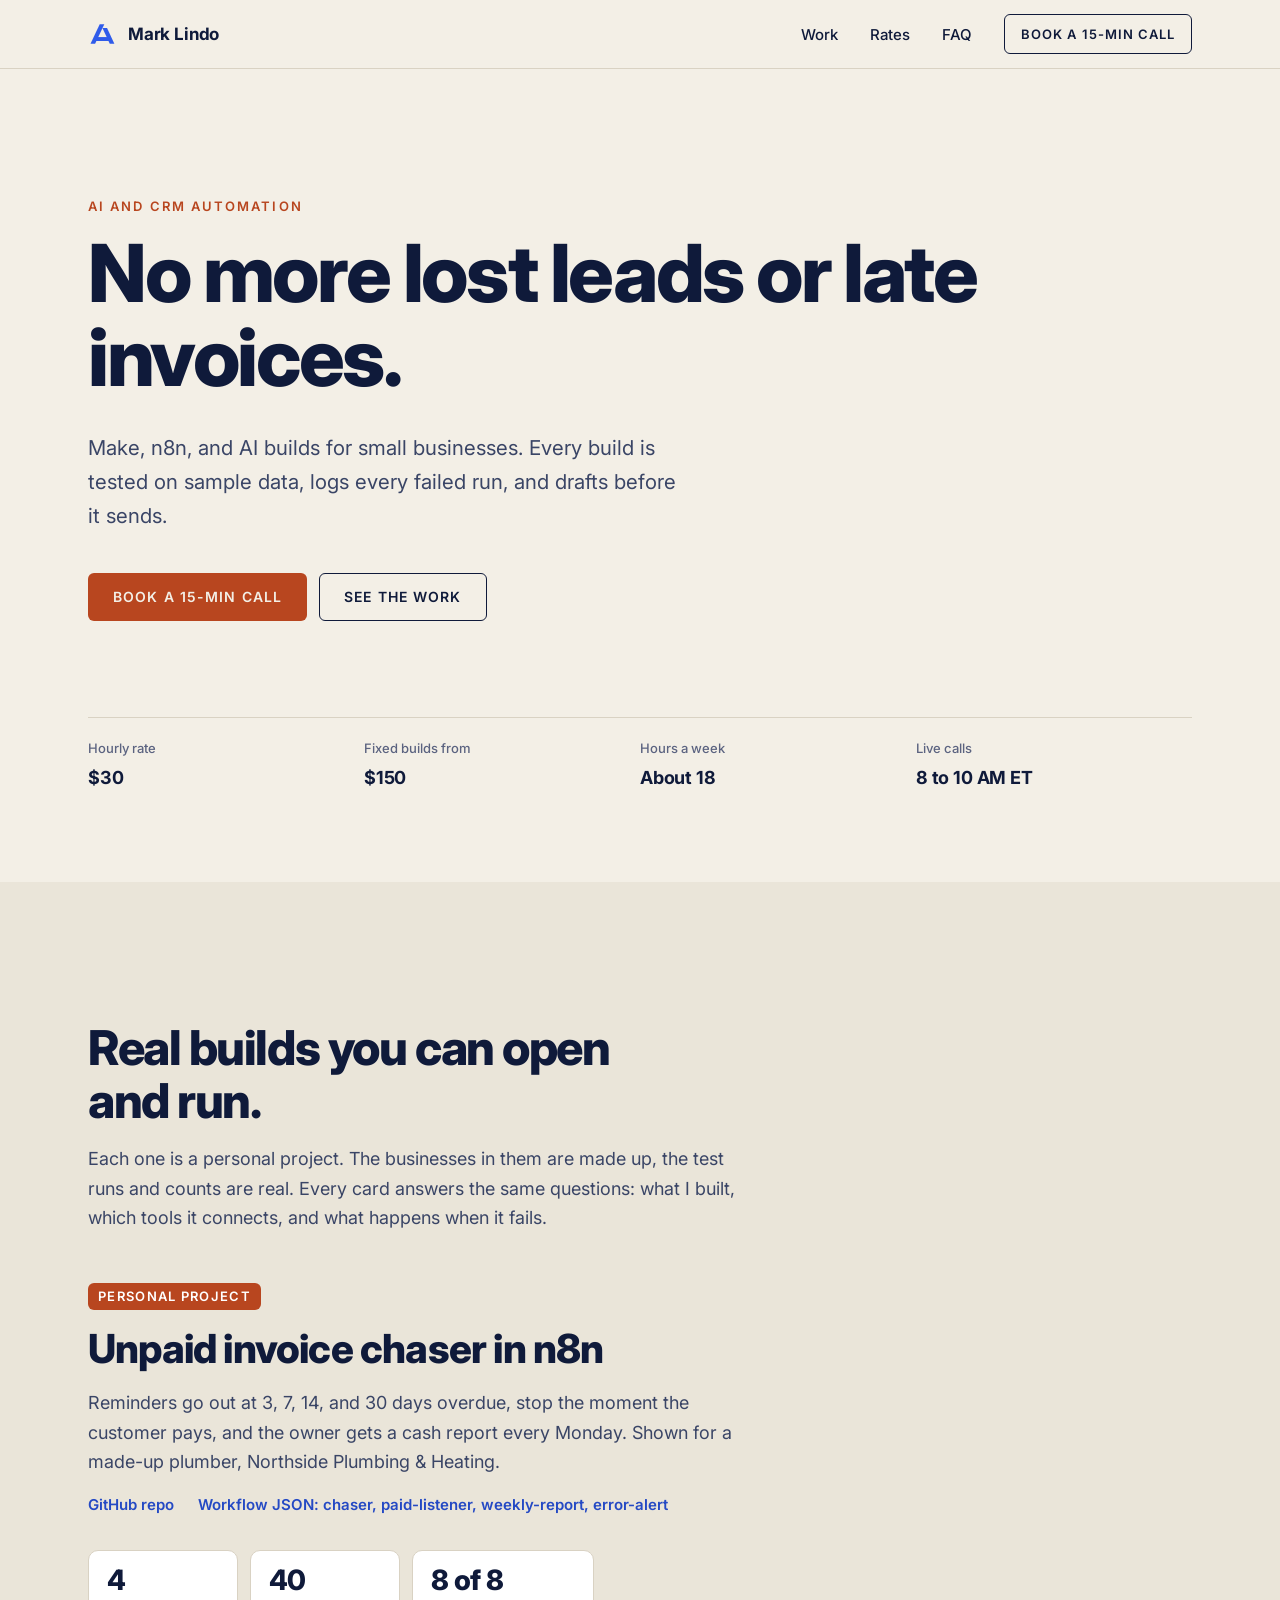
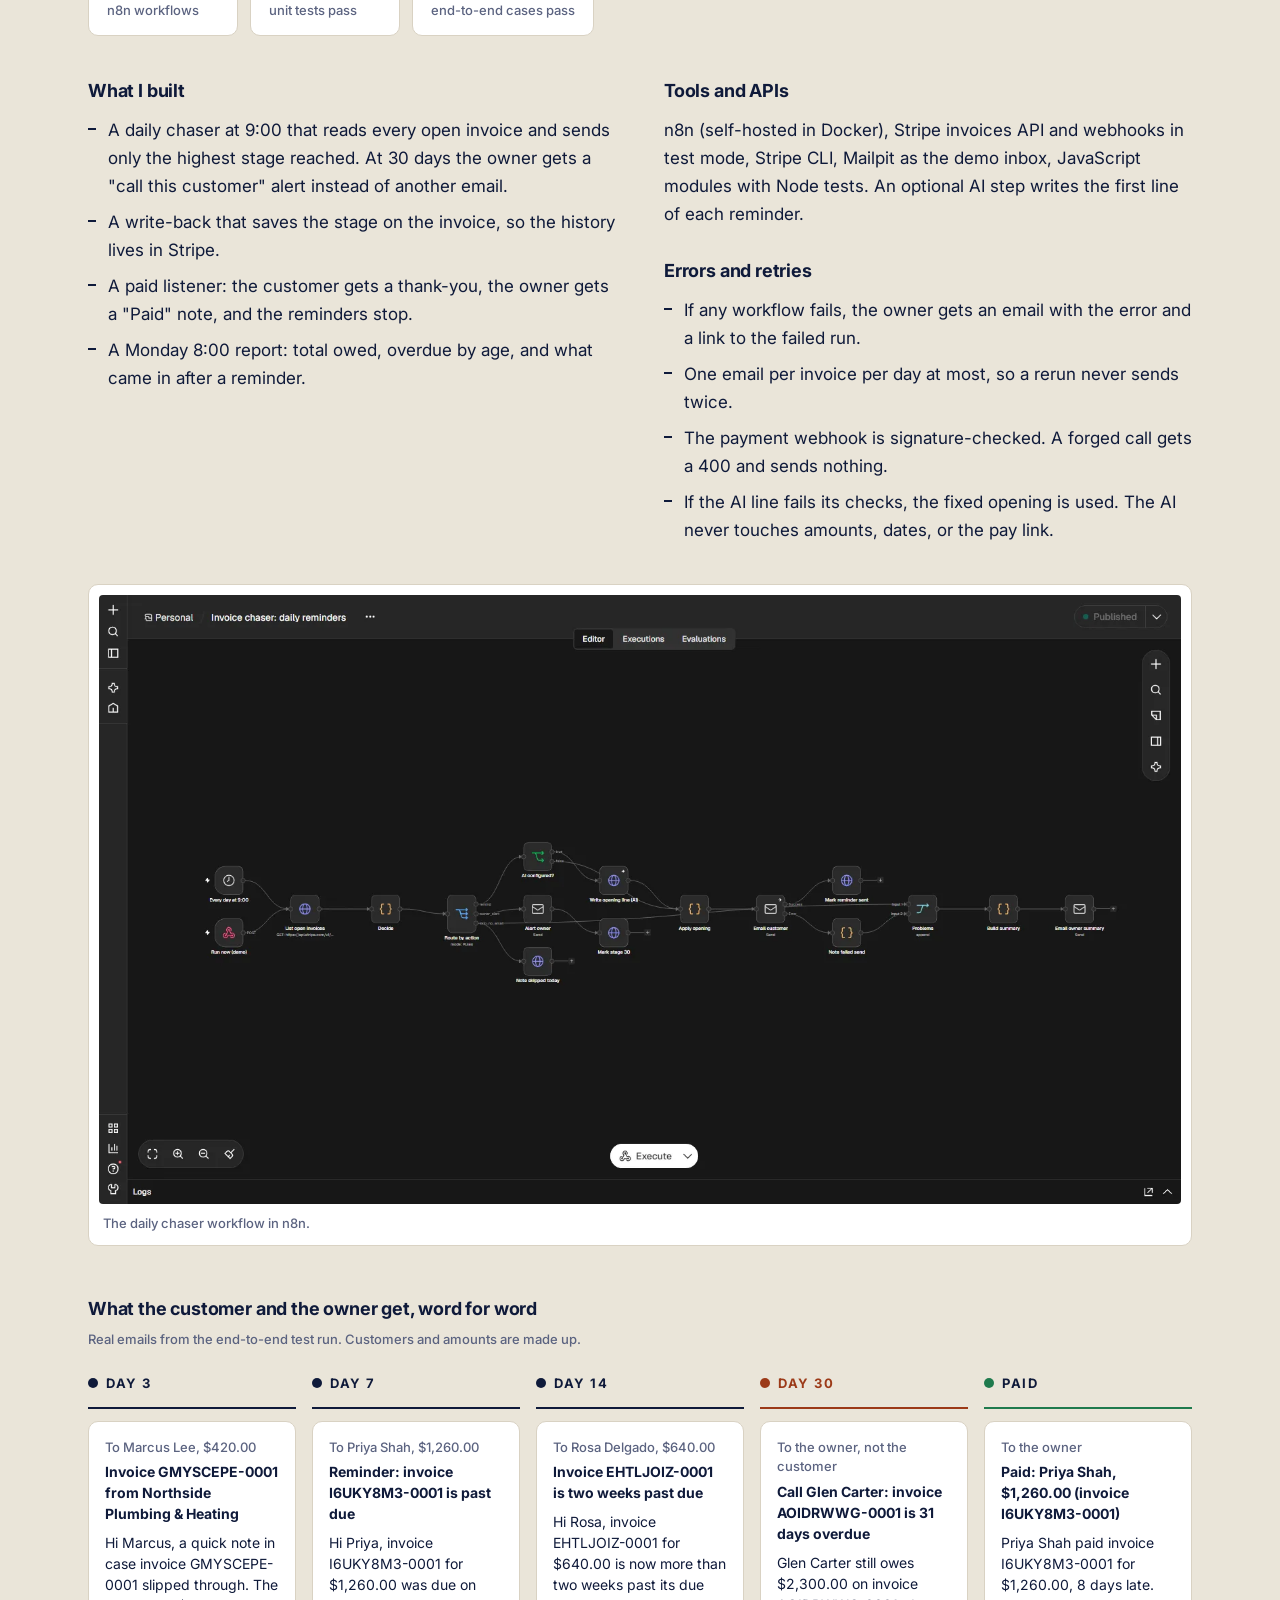
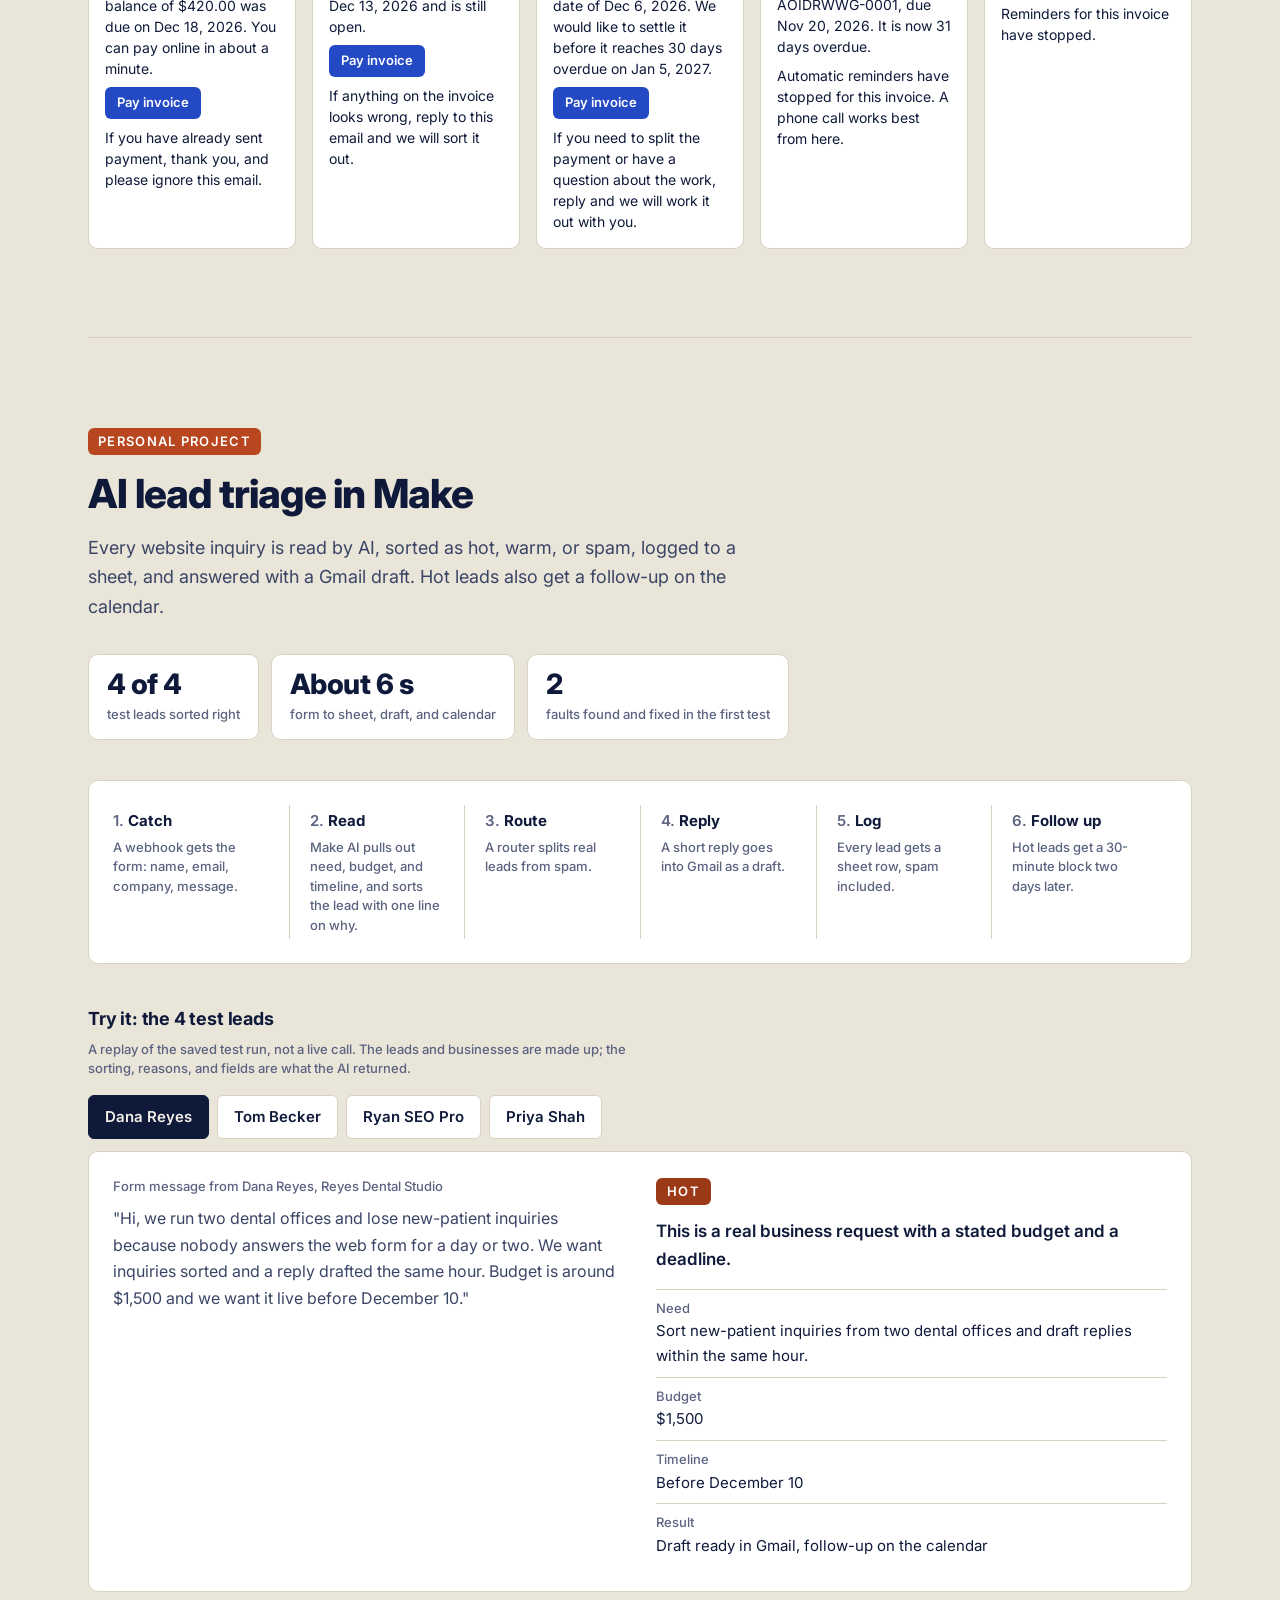
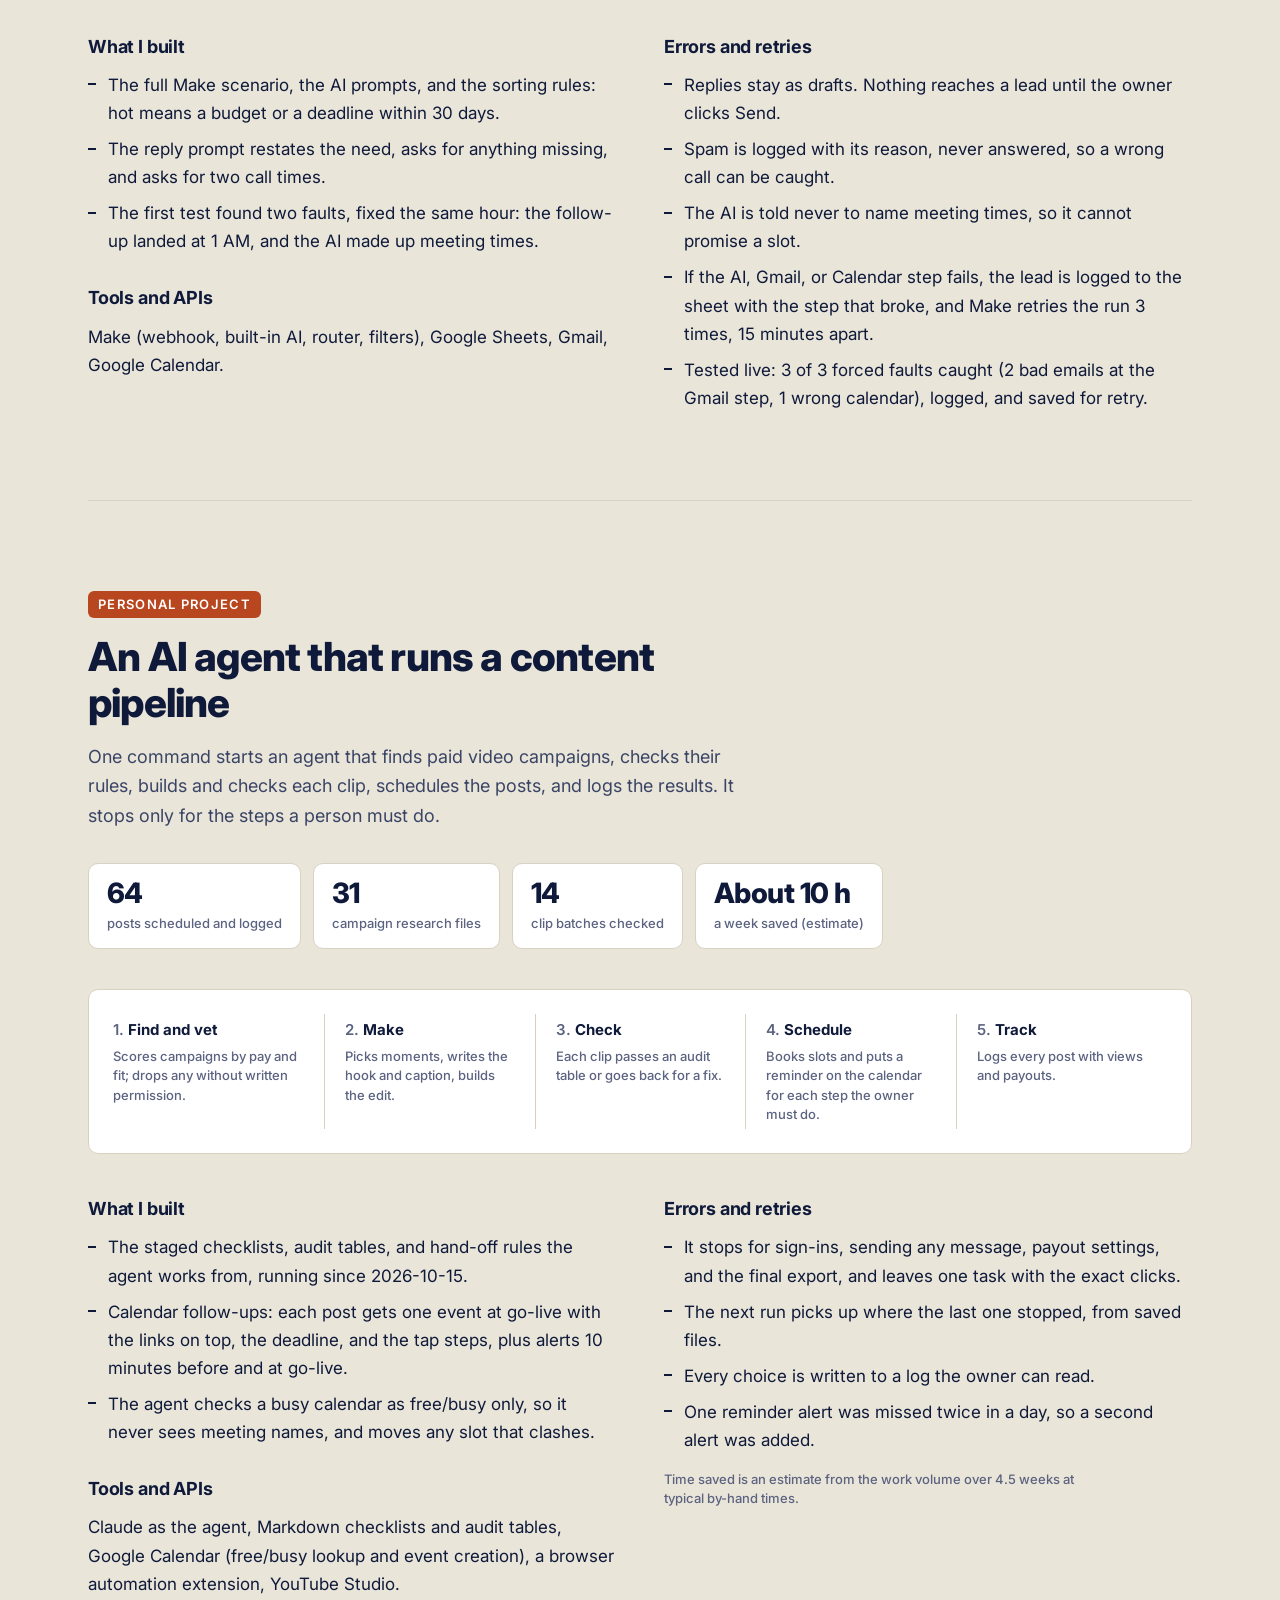
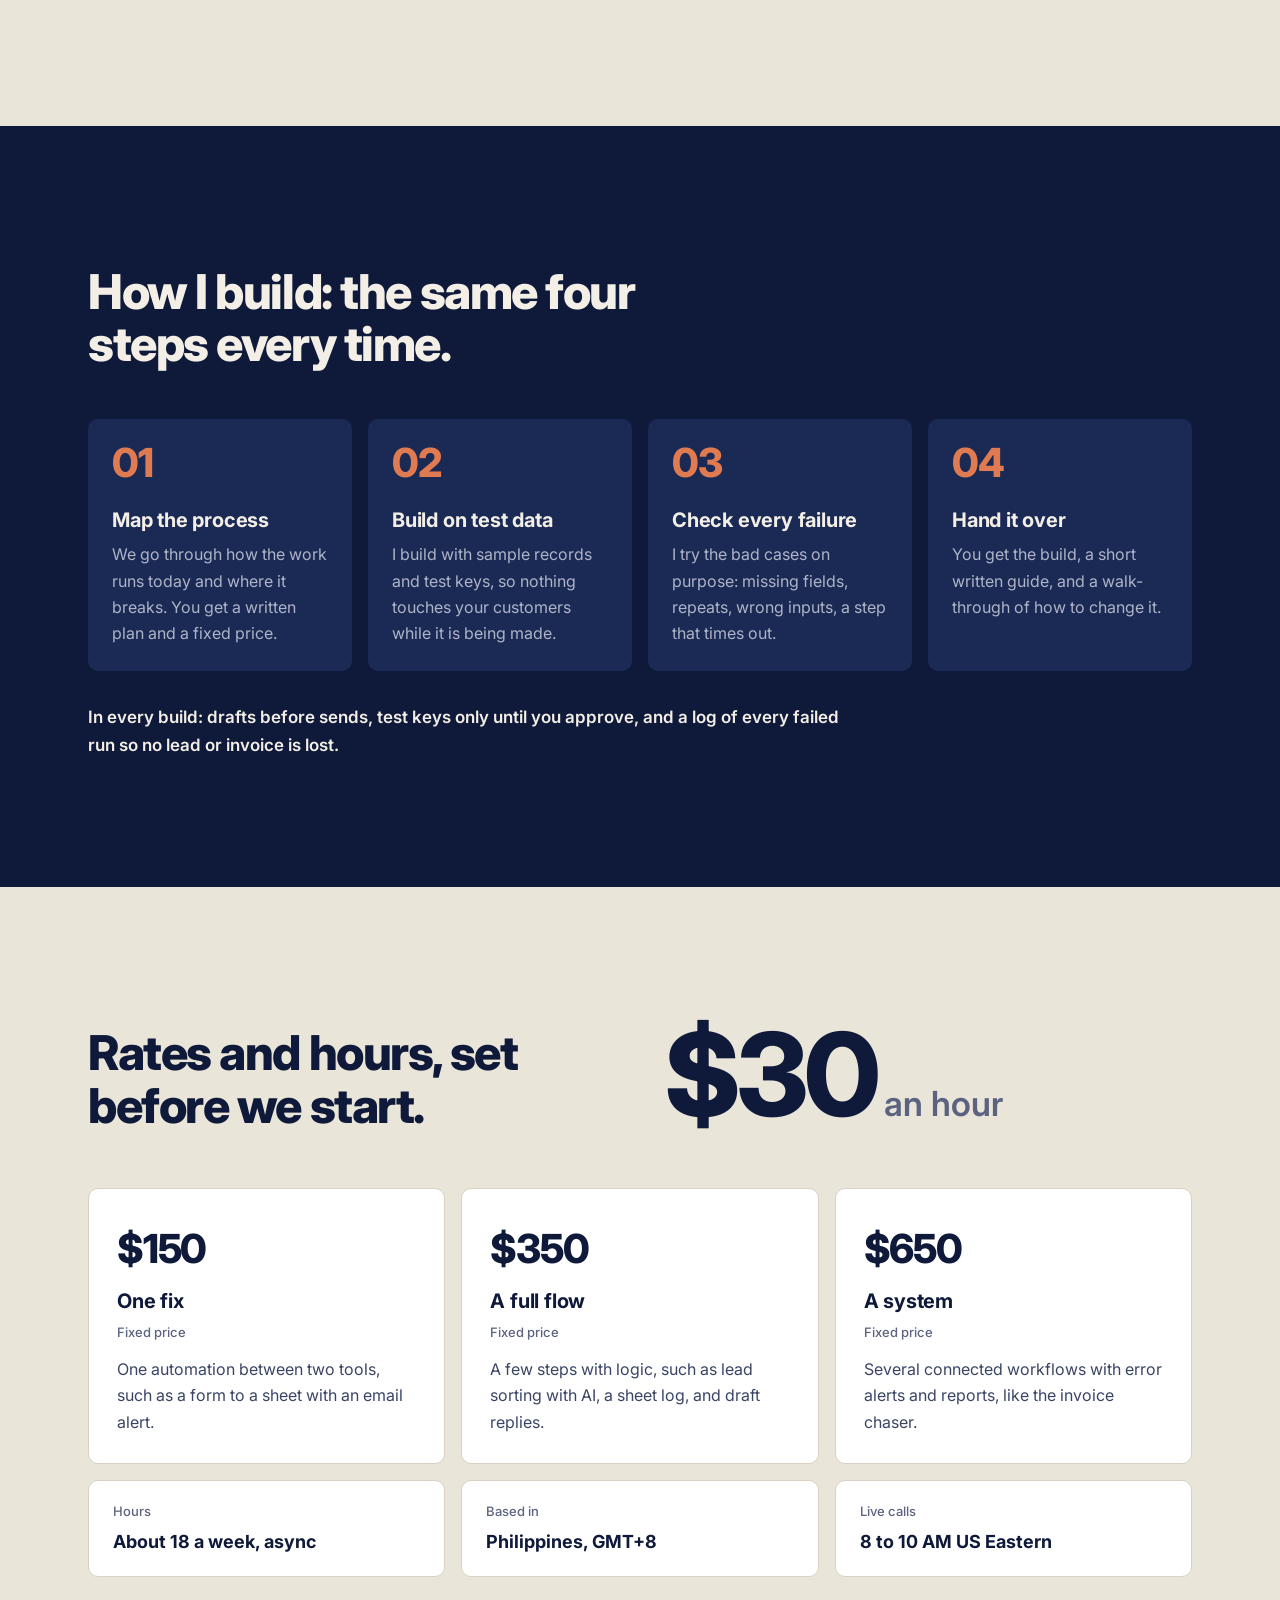
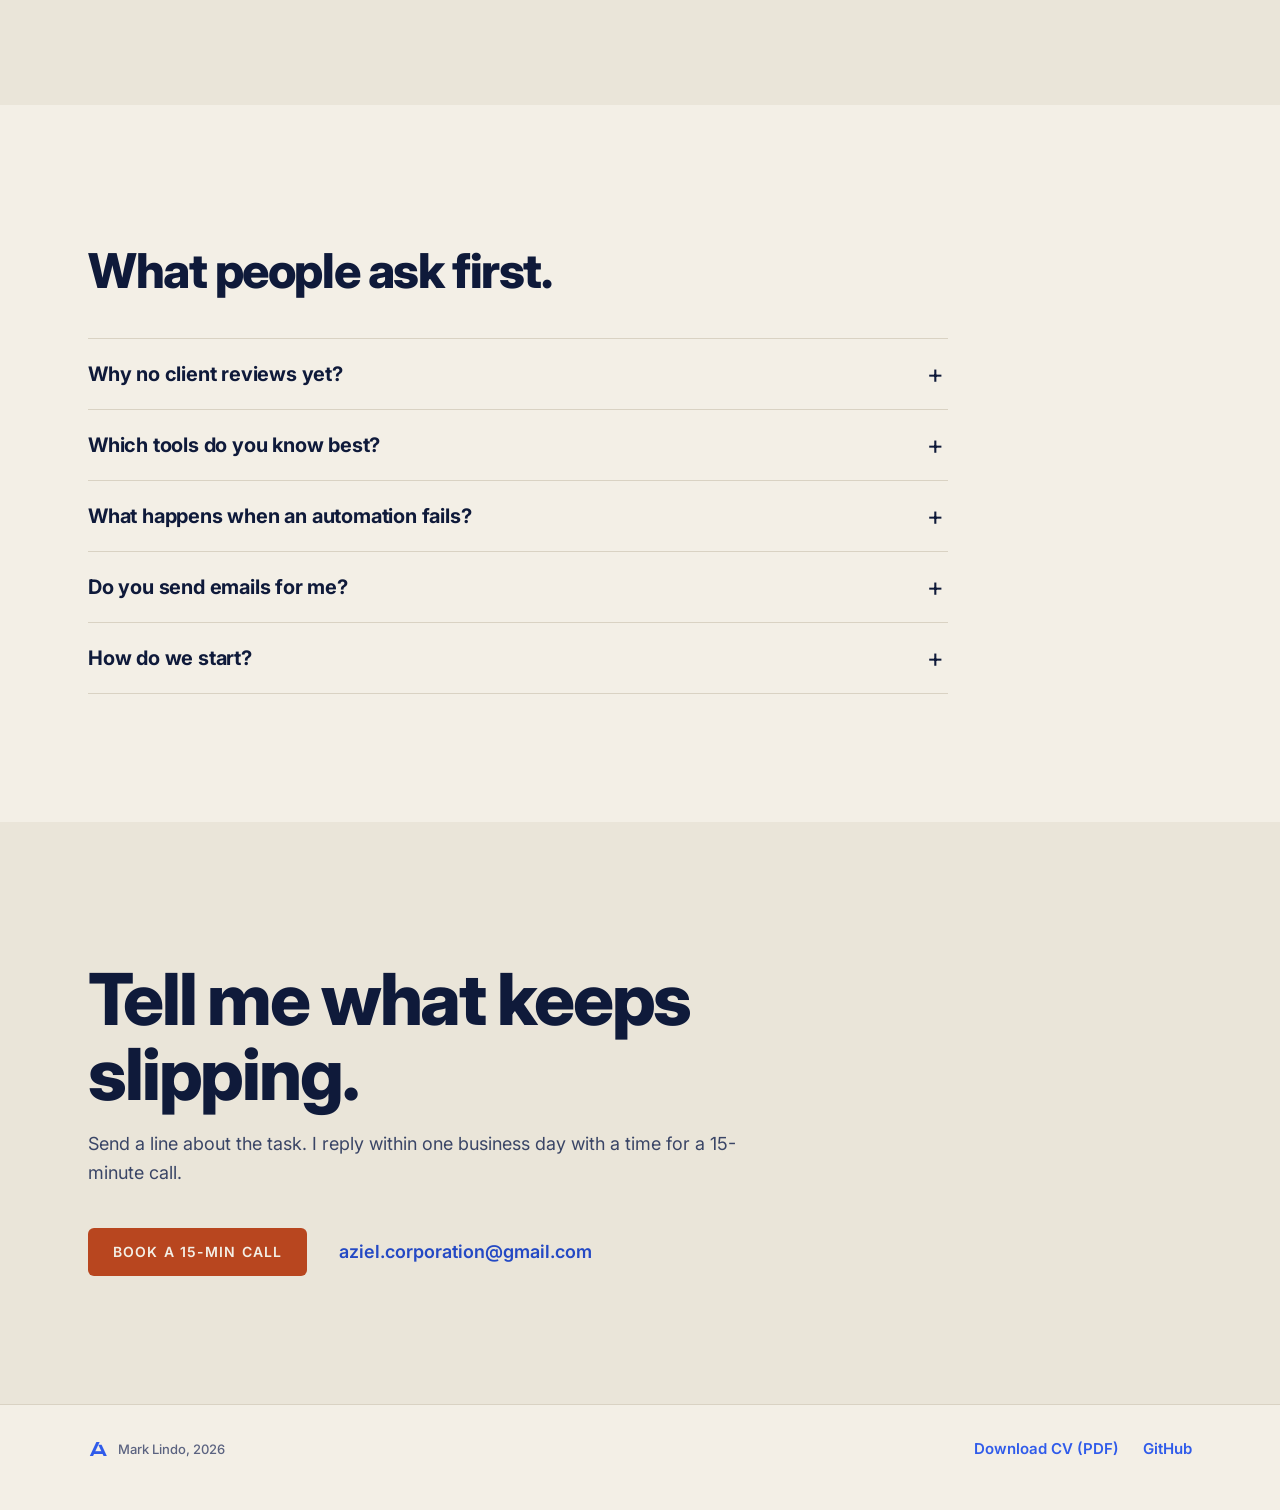
==== index.html @ 78f50025 "Static Aziel portfolio and one-page CV" ====
<!doctype html>
<html lang="en">
<head>
  <meta charset="utf-8">
  <meta name="viewport" content="width=device-width, initial-scale=1">
  <title>Mark Lindo | AI and CRM automation with Make and n8n</title>
  <meta name="description" content="Mark Lindo builds Make, n8n, and AI automations for small businesses. Real builds with tests, error handling, and drafts before sends. From $30 an hour.">
  <meta name="theme-color" content="#F3EFE6">
  <meta property="og:title" content="Mark Lindo | AI and CRM automation">
  <meta property="og:description" content="Make, n8n, and AI builds for small businesses. Real projects you can run.">
  <meta property="og:type" content="website">
  <meta property="og:image" content="assets/img/chaser-canvas.webp">
  <link rel="icon" href="favicon.ico" sizes="any">
  <link rel="icon" href="favicon.svg" type="image/svg+xml">
  <link rel="apple-touch-icon" href="apple-touch-icon.png">
  <link rel="manifest" href="site.webmanifest">
  <link rel="preconnect" href="https://fonts.googleapis.com">
  <link rel="preconnect" href="https://fonts.gstatic.com" crossorigin>
  <link rel="stylesheet" href="https://fonts.googleapis.com/css2?family=Inter:wght@400;500;600;700;800&display=swap">
  <link rel="stylesheet" href="styles.css">
  <script>document.documentElement.classList.add('js')</script>
</head>
<body>
<a class="skip" href="#main">Skip to content</a>

<header class="nav">
  <div class="wrap">
    <a class="brand" href="#top" aria-label="Mark Lindo, back to top">
      <img src="assets/aziel-symbol-small.svg" alt="" width="28" height="28">
      Mark Lindo
    </a>
    <nav aria-label="Main">
      <ul class="nav-links">
        <li><a href="#work">Work</a></li>
        <li><a href="#rates">Rates</a></li>
        <li><a href="#faq">FAQ</a></li>
        <li><a class="btn btn-second btn-small" href="mailto:aziel.corporation@gmail.com?subject=15-min%20call">Book a 15-min call</a></li>
      </ul>
    </nav>
  </div>
</header>

<main id="main">

<section class="hero" id="top">
  <div class="wrap">
    <p class="eyebrow">AI and CRM automation</p><!-- taste-skill-ignore: hero eyebrow is in the plan -->
    <h1>No more lost leads or late invoices.</h1>
    <p class="sub">Make, n8n, and AI builds for small businesses. Every build is tested on sample data, logs every failed run, and drafts before it sends.</p>
    <div class="actions">
      <a class="btn btn-main" href="mailto:aziel.corporation@gmail.com?subject=15-min%20call">Book a 15-min call</a>
      <a class="btn btn-second" href="#work">See the work</a>
    </div>
    <dl class="facts">
      <div><dt>Hourly rate</dt><dd>$30</dd></div>
      <div><dt>Fixed builds from</dt><dd>$150</dd></div>
      <div><dt>Hours a week</dt><dd>About 18</dd></div>
      <div><dt>Live calls</dt><dd>8 to 10 AM ET</dd></div>
    </dl>
  </div>
</section>

<section class="section band" id="work" aria-labelledby="work-h">
  <div class="wrap">
    <h2 class="h-section" id="work-h">Real builds you can open and run.</h2>
    <p class="lede">Each one is a personal project. The businesses in them are made up, the test runs and counts are real. Every card answers the same questions: what I built, which tools it connects, and what happens when it fails.</p>

    <!-- Card 1: invoice chaser -->
    <article class="project" aria-labelledby="p1">
      <div><span class="tag">Personal project</span></div>
      <h3 id="p1">Unpaid invoice chaser in n8n</h3>
      <p class="summary">Reminders go out at 3, 7, 14, and 30 days overdue, stop the moment the customer pays, and the owner gets a cash report every Monday. Shown for a made-up plumber, Northside Plumbing &amp; Heating.</p>
      <p class="links">
        <a href="https://github.com/mlawrencelindo/n8n-invoice-chaser">GitHub repo</a>
        <a href="https://github.com/mlawrencelindo/n8n-invoice-chaser/tree/main/workflows">Workflow JSON: chaser, paid-listener, weekly-report, error-alert</a>
      </p>
      <ul class="proof">
        <li><strong>4</strong><span>n8n workflows</span></li>
        <li><strong>40</strong><span>unit tests pass</span></li>
        <li><strong>8 of 8</strong><span>end-to-end cases pass</span></li>
      </ul>
      <div class="qa">
        <div>
          <h4>What I built</h4>
          <ul>
            <li>A daily chaser at 9:00 that reads every open invoice and sends only the highest stage reached. At 30 days the owner gets a "call this customer" alert instead of another email.</li>
            <li>A write-back that saves the stage on the invoice, so the history lives in Stripe.</li>
            <li>A paid listener: the customer gets a thank-you, the owner gets a "Paid" note, and the reminders stop.</li>
            <li>A Monday 8:00 report: total owed, overdue by age, and what came in after a reminder.</li>
          </ul>
        </div>
        <div>
          <h4>Tools and APIs</h4>
          <p>n8n (self-hosted in Docker), Stripe invoices API and webhooks in test mode, Stripe CLI, Mailpit as the demo inbox, JavaScript modules with Node tests. An optional AI step writes the first line of each reminder.</p>
          <h4>Errors and retries</h4>
          <ul>
            <li>If any workflow fails, the owner gets an email with the error and a link to the failed run.</li>
            <li>One email per invoice per day at most, so a rerun never sends twice.</li>
            <li>The payment webhook is signature-checked. A forged call gets a 400 and sends nothing.</li>
            <li>If the AI line fails its checks, the fixed opening is used. The AI never touches amounts, dates, or the pay link.</li>
          </ul>
        </div>
      </div>
      <figure class="canvas reveal">
        <img src="assets/img/chaser-canvas.webp" alt="The daily chaser workflow on the n8n canvas, from schedule trigger to send and write-back" width="1600" height="900" loading="lazy">
        <figcaption class="caption">The daily chaser workflow in n8n.</figcaption>
      </figure>

      <h4 class="tl-head">What the customer and the owner get, word for word</h4>
      <p class="caption tl-note">Real emails from the end-to-end test run. Customers and amounts are made up.</p>
      <ol class="timeline">
        <li class="reveal">
          <p class="tl-day">Day 3</p>
          <div class="mail-card">
            <p class="to">To Marcus Lee, $420.00</p>
            <p class="subj">Invoice GMYSCEPE-0001 from Northside Plumbing &amp; Heating</p>
            <p>Hi Marcus, a quick note in case invoice GMYSCEPE-0001 slipped through. The balance of $420.00 was due on Dec 18, 2026. You can pay online in about a minute.</p>
            <p class="pay">Pay invoice</p>
            <p>If you have already sent payment, thank you, and please ignore this email.</p>
          </div>
        </li>
        <li class="reveal">
          <p class="tl-day">Day 7</p>
          <div class="mail-card">
            <p class="to">To Priya Shah, $1,260.00</p>
            <p class="subj">Reminder: invoice I6UKY8M3-0001 is past due</p>
            <p>Hi Priya, invoice I6UKY8M3-0001 for $1,260.00 was due on Dec 13, 2026 and is still open.</p>
            <p class="pay">Pay invoice</p>
            <p>If anything on the invoice looks wrong, reply to this email and we will sort it out.</p>
          </div>
        </li>
        <li class="reveal">
          <p class="tl-day">Day 14</p>
          <div class="mail-card">
            <p class="to">To Rosa Delgado, $640.00</p>
            <p class="subj">Invoice EHTLJOIZ-0001 is two weeks past due</p>
            <p>Hi Rosa, invoice EHTLJOIZ-0001 for $640.00 is now more than two weeks past its due date of Dec 6, 2026. We would like to settle it before it reaches 30 days overdue on Jan 5, 2027.</p>
            <p class="pay">Pay invoice</p>
            <p>If you need to split the payment or have a question about the work, reply and we will work it out with you.</p>
          </div>
        </li>
        <li class="reveal owner">
          <p class="tl-day">Day 30</p>
          <div class="mail-card">
            <p class="to">To the owner, not the customer</p>
            <p class="subj">Call Glen Carter: invoice AOIDRWWG-0001 is 31 days overdue</p>
            <p>Glen Carter still owes $2,300.00 on invoice AOIDRWWG-0001, due Nov 20, 2026. It is now 31 days overdue.</p>
            <p>Automatic reminders have stopped for this invoice. A phone call works best from here.</p>
          </div>
        </li>
        <li class="reveal paid">
          <p class="tl-day">Paid</p>
          <div class="mail-card">
            <p class="to">To the owner</p>
            <p class="subj">Paid: Priya Shah, $1,260.00 (invoice I6UKY8M3-0001)</p>
            <p>Priya Shah paid invoice I6UKY8M3-0001 for $1,260.00, 8 days late.</p>
            <p>Reminders for this invoice have stopped.</p>
          </div>
        </li>
      </ol>
    </article>

    <!-- Card 2: lead triage -->
    <article class="project" aria-labelledby="p2">
      <div><span class="tag">Personal project</span></div>
      <h3 id="p2">AI lead triage in Make</h3>
      <p class="summary">Every website inquiry is read by AI, sorted as hot, warm, or spam, logged to a sheet, and answered with a Gmail draft. Hot leads also get a follow-up on the calendar.</p>
      <ul class="proof">
        <li><strong>4 of 4</strong><span>test leads sorted right</span></li>
        <li><strong>About 6 s</strong><span>form to sheet, draft, and calendar</span></li>
        <li><strong>2</strong><span>faults found and fixed in the first test</span></li>
      </ul>
      <ol class="flow" aria-label="How the scenario runs">
        <li><b>Catch</b><span>A webhook gets the form: name, email, company, message.</span></li>
        <li><b>Read</b><span>Make AI pulls out need, budget, and timeline, and sorts the lead with one line on why.</span></li>
        <li><b>Route</b><span>A router splits real leads from spam.</span></li>
        <li><b>Reply</b><span>A short reply goes into Gmail as a draft.</span></li>
        <li><b>Log</b><span>Every lead gets a sheet row, spam included.</span></li>
        <li><b>Follow up</b><span>Hot leads get a 30-minute block two days later.</span></li>
      </ol>

      <div class="try reveal">
        <h4 class="tl-head">Try it: the 4 test leads</h4>
        <p class="caption tl-note">A replay of the saved test run, not a live call. The leads and businesses are made up; the sorting, reasons, and fields are what the AI returned.</p>
        <div class="try-tabs" role="tablist" aria-label="Test leads">
          <button type="button" role="tab" id="t-dana" aria-controls="l-dana" aria-selected="true">Dana Reyes</button>
          <button type="button" role="tab" id="t-tom" aria-controls="l-tom" aria-selected="false" tabindex="-1">Tom Becker</button>
          <button type="button" role="tab" id="t-ryan" aria-controls="l-ryan" aria-selected="false" tabindex="-1">Ryan SEO Pro</button>
          <button type="button" role="tab" id="t-priya" aria-controls="l-priya" aria-selected="false" tabindex="-1">Priya Shah</button>
        </div>

        <div class="try-panel" role="tabpanel" id="l-dana" aria-labelledby="t-dana">
          <div class="msg">
            <p class="to">Form message from Dana Reyes, Reyes Dental Studio</p>
            <p>"Hi, we run two dental offices and lose new-patient inquiries because nobody answers the web form for a day or two. We want inquiries sorted and a reply drafted the same hour. Budget is around $1,500 and we want it live before December 10."</p>
          </div>
          <div class="verdict">
            <p class="badge hot">Hot</p>
            <p class="why">This is a real business request with a stated budget and a deadline.</p>
            <dl>
              <div><dt>Need</dt><dd>Sort new-patient inquiries from two dental offices and draft replies within the same hour.</dd></div>
              <div><dt>Budget</dt><dd>$1,500</dd></div>
              <div><dt>Timeline</dt><dd>Before December 10</dd></div>
              <div><dt>Result</dt><dd>Draft ready in Gmail, follow-up on the calendar</dd></div>
            </dl>
          </div>
        </div>

        <div class="try-panel" role="tabpanel" id="l-tom" aria-labelledby="t-tom" hidden>
          <div class="msg">
            <p class="to">Form message from Tom Becker, Becker Home Inspections</p>
            <p>"Hello, we are a small home inspection company. Our booking requests come in by email, phone and our website and things fall through the cracks. Could you set up something that puts them all in one place? Not sure yet what it would cost."</p>
          </div>
          <div class="verdict">
            <p class="badge warm">Warm</p>
            <p class="why">This is a real business request, but no budget or timing is stated.</p>
            <dl>
              <div><dt>Need</dt><dd>Set up a system to centralize booking requests from email, phone, and the website.</dd></div>
              <div><dt>Budget</dt><dd>Not stated</dd></div>
              <div><dt>Timeline</dt><dd>Not stated</dd></div>
              <div><dt>Result</dt><dd>Draft ready in Gmail</dd></div>
            </dl>
          </div>
        </div>

        <div class="try-panel" role="tabpanel" id="l-ryan" aria-labelledby="t-ryan" hidden>
          <div class="msg">
            <p class="to">Form message from Ryan SEO Pro, RankBoost Agency</p>
            <p>"Dear website owner, I noticed your site is not on page 1 of Google. We offer guaranteed top 3 rankings and 10,000 backlinks for only $99. Reply YES to start today!"</p>
          </div>
          <div class="verdict">
            <p class="badge spam">Spam</p>
            <p class="why">This is an unsolicited SEO and backlink sales pitch.</p>
            <dl>
              <div><dt>Result</dt><dd>Logged with its reason, skipped, no reply</dd></div>
            </dl>
          </div>
        </div>

        <div class="try-panel" role="tabpanel" id="l-priya" aria-labelledby="t-priya" hidden>
          <div class="msg">
            <p class="to">Form message from Priya Shah, Shah Bookkeeping</p>
            <p>"We get about 40 client questions a week by email and want them logged and answered faster. We can spend $800 and need it working by the end of the month."</p>
          </div>
          <div class="verdict">
            <p class="badge hot">Hot</p>
            <p class="why">This is a real business request with a stated budget and a deadline within 30 days.</p>
            <dl>
              <div><dt>Need</dt><dd>Log and answer client questions received by email faster.</dd></div>
              <div><dt>Budget</dt><dd>$800</dd></div>
              <div><dt>Timeline</dt><dd>By the end of the month</dd></div>
              <div><dt>Result</dt><dd>Draft ready in Gmail, follow-up on the calendar</dd></div>
            </dl>
          </div>
        </div>
      </div>

      <div class="qa">
        <div>
          <h4>What I built</h4>
          <ul>
            <li>The full Make scenario, the AI prompts, and the sorting rules: hot means a budget or a deadline within 30 days.</li>
            <li>The reply prompt restates the need, asks for anything missing, and asks for two call times.</li>
            <li>The first test found two faults, fixed the same hour: the follow-up landed at 1 AM, and the AI made up meeting times.</li>
          </ul>
          <h4>Tools and APIs</h4>
          <p>Make (webhook, built-in AI, router, filters), Google Sheets, Gmail, Google Calendar.</p>
        </div>
        <div>
          <h4>Errors and retries</h4>
          <ul>
            <li>Replies stay as drafts. Nothing reaches a lead until the owner clicks Send.</li>
            <li>Spam is logged with its reason, never answered, so a wrong call can be caught.</li>
            <li>The AI is told never to name meeting times, so it cannot promise a slot.</li>
            <li>If the AI, Gmail, or Calendar step fails, the lead is logged to the sheet with the step that broke, and Make retries the run 3 times, 15 minutes apart.</li>
            <li>Tested live: 3 of 3 forced faults caught (2 bad emails at the Gmail step, 1 wrong calendar), logged, and saved for retry.</li>
          </ul>
        </div>
      </div>
    </article>

    <!-- Card 3: agent workflow -->
    <article class="project" aria-labelledby="p3">
      <div><span class="tag">Personal project</span></div>
      <h3 id="p3">An AI agent that runs a content pipeline</h3>
      <p class="summary">One command starts an agent that finds paid video campaigns, checks their rules, builds and checks each clip, schedules the posts, and logs the results. It stops only for the steps a person must do.</p>
      <ul class="proof">
        <li><strong>64</strong><span>posts scheduled and logged</span></li>
        <li><strong>31</strong><span>campaign research files</span></li>
        <li><strong>14</strong><span>clip batches checked</span></li>
        <li><strong>About 10 h</strong><span>a week saved (estimate)</span></li>
      </ul>
      <ol class="flow" aria-label="How the agent runs">
        <li><b>Find and vet</b><span>Scores campaigns by pay and fit; drops any without written permission.</span></li>
        <li><b>Make</b><span>Picks moments, writes the hook and caption, builds the edit.</span></li>
        <li><b>Check</b><span>Each clip passes an audit table or goes back for a fix.</span></li>
        <li><b>Schedule</b><span>Books slots and puts a reminder on the calendar for each step the owner must do.</span></li>
        <li><b>Track</b><span>Logs every post with views and payouts.</span></li>
      </ol>
      <div class="qa">
        <div>
          <h4>What I built</h4>
          <ul>
            <li>The staged checklists, audit tables, and hand-off rules the agent works from, running since 2026-10-15.</li>
            <li>Calendar follow-ups: each post gets one event at go-live with the links on top, the deadline, and the tap steps, plus alerts 10 minutes before and at go-live.</li>
            <li>The agent checks a busy calendar as free/busy only, so it never sees meeting names, and moves any slot that clashes.</li>
          </ul>
          <h4>Tools and APIs</h4>
          <p>Claude as the agent, Markdown checklists and audit tables, Google Calendar (free/busy lookup and event creation), a browser automation extension, YouTube Studio.</p>
        </div>
        <div>
          <h4>Errors and retries</h4>
          <ul>
            <li>It stops for sign-ins, sending any message, payout settings, and the final export, and leaves one task with the exact clicks.</li>
            <li>The next run picks up where the last one stopped, from saved files.</li>
            <li>Every choice is written to a log the owner can read.</li>
            <li>One reminder alert was missed twice in a day, so a second alert was added.</li>
          </ul>
          <p class="caption note">Time saved is an estimate from the work volume over 4.5 weeks at typical by-hand times.</p>
        </div>
      </div>
    </article>
  </div>
</section>

<section class="section dark" id="how" aria-labelledby="how-h">
  <div class="wrap">
    <h2 class="h-section" id="how-h">How I build: the same four steps every time.</h2>
    <ol class="steps">
      <li class="reveal"><h3>Map the process</h3><p>We go through how the work runs today and where it breaks. You get a written plan and a fixed price.</p></li>
      <li class="reveal"><h3>Build on test data</h3><p>I build with sample records and test keys, so nothing touches your customers while it is being made.</p></li>
      <li class="reveal"><h3>Check every failure</h3><p>I try the bad cases on purpose: missing fields, repeats, wrong inputs, a step that times out.</p></li>
      <li class="reveal"><h3>Hand it over</h3><p>You get the build, a short written guide, and a walk-through of how to change it.</p></li>
    </ol>
    <p class="guard">In every build: drafts before sends, test keys only until you approve, and a log of every failed run so no lead or invoice is lost.</p>
  </div>
</section>

<section class="section band" id="rates" aria-labelledby="rates-h">
  <div class="wrap">
    <div class="rates-top">
      <div>
        <h2 class="h-section" id="rates-h">Rates and hours, set before we start.</h2>
      </div>
      <p class="big-rate">$30<small>an hour</small></p>
    </div>
    <ul class="tiers">
      <li class="reveal"><p class="price">$150</p><h3>One fix</h3><p class="days">Fixed price</p><p>One automation between two tools, such as a form to a sheet with an email alert.</p></li>
      <li class="reveal"><p class="price">$350</p><h3>A full flow</h3><p class="days">Fixed price</p><p>A few steps with logic, such as lead sorting with AI, a sheet log, and draft replies.</p></li>
      <li class="reveal"><p class="price">$650</p><h3>A system</h3><p class="days">Fixed price</p><p>Several connected workflows with error alerts and reports, like the invoice chaser.</p></li>
    </ul>
    <dl class="avail">
      <div><dt>Hours</dt><dd>About 18 a week, async</dd></div>
      <div><dt>Based in</dt><dd>Philippines, GMT+8</dd></div>
      <div><dt>Live calls</dt><dd>8 to 10 AM US Eastern</dd></div>
    </dl>
  </div>
</section>

<section class="section" id="faq" aria-labelledby="faq-h">
  <div class="wrap">
    <h2 class="h-section" id="faq-h">What people ask first.</h2>
    <div class="faq">
      <details>
        <summary>Why no client reviews yet?</summary>
        <p>I am new on these platforms. Every project on this page is real, and you can open the code and run it yourself.</p>
      </details>
      <details>
        <summary>Which tools do you know best?</summary>
        <p>Make is the one I know deepest. n8n and Klaviyo are newer to me, and the invoice chaser shows where my n8n work is today.</p>
      </details>
      <details>
        <summary>What happens when an automation fails?</summary>
        <p>Every build logs the failed run, so you know what broke and where to look. The invoice chaser also emails you a link to the failed run. Lead triage saves the lead and retries it 3 times.</p>
      </details>
      <details>
        <summary>Do you send emails for me?</summary>
        <p>Builds draft first. Nothing reaches a customer until you say so, unless you choose to let it send on its own.</p>
      </details>
      <details>
        <summary>How do we start?</summary>
        <p>A 15-minute call. Then I send a written plan and a fixed price.</p>
      </details>
    </div>
  </div>
</section>

<section class="section band contact" id="contact" aria-labelledby="contact-h">
  <div class="wrap">
    <h2 id="contact-h">Tell me what keeps slipping.</h2>
    <p class="lede">Send a line about the task. I reply within one business day with a time for a 15-minute call.</p>
    <div class="actions">
      <a class="btn btn-main" href="mailto:aziel.corporation@gmail.com?subject=15-min%20call">Book a 15-min call</a>
      <a class="mail" href="mailto:aziel.corporation@gmail.com">aziel.corporation@gmail.com</a>
    </div>
  </div>
</section>

</main>

<footer class="foot">
  <div class="wrap">
    <span class="mark"><img src="assets/aziel-symbol-small.svg" alt="" width="20" height="20"><span class="caption">Mark Lindo, 2026</span></span>
    <ul>
      <li><a href="cv.pdf">Download CV (PDF)</a></li>
      <li><a href="https://github.com/mlawrencelindo">GitHub</a></li>
    </ul>
  </div>
</footer>
<script>
(function () {
  var items = document.querySelectorAll('.reveal');
  if (!('IntersectionObserver' in window)) {
    items.forEach(function (el) { el.classList.add('in'); });
  } else {
    var io = new IntersectionObserver(function (entries) {
      entries.forEach(function (e) {
        if (e.isIntersecting) { e.target.classList.add('in'); io.unobserve(e.target); }
      });
    }, { threshold: 0.15 });
    items.forEach(function (el) { io.observe(el); });
  }

  var tabs = Array.prototype.slice.call(document.querySelectorAll('.try-tabs [role=tab]'));
  function pick(tab) {
    tabs.forEach(function (t) {
      var on = t === tab;
      t.setAttribute('aria-selected', on ? 'true' : 'false');
      t.tabIndex = on ? 0 : -1;
      document.getElementById(t.getAttribute('aria-controls')).hidden = !on;
    });
  }
  tabs.forEach(function (t, i) {
    t.addEventListener('click', function () { pick(t); });
    t.addEventListener('keydown', function (e) {
      var n = e.key === 'ArrowRight' ? 1 : e.key === 'ArrowLeft' ? -1 : 0;
      if (!n) return;
      var next = tabs[(i + n + tabs.length) % tabs.length];
      pick(next); next.focus(); e.preventDefault();
    });
  });
})();
</script>
</body>
</html>
---- styles.css ----
/* Aziel brand guide v2: bone, ink, cobalt, rust. Inter only. */
:root {
  --bone: #F3EFE6;
  --bone-2: #EAE5D9;
  --ink: #0F1A3A;
  --ink-2: #1B2A55;
  --cobalt: #2F5BEA;
  --cobalt-dark: #2449C4;
  --cobalt-light: #7C9BFF;
  --rust: #B8461F;
  --rust-dark: #9C3A18;
  --rust-light: #E07A50;
  --white: #FFFFFF;
  --line: #D9D2C3;
  --sub: #3A4566;
  --muted: #5B6380;
  --mist: #AEB4C8;
  --success: #1F7A4D;

  --r-sm: 6px;
  --r-md: 10px;
  --wrap: 1200px;
  --pad: clamp(20px, 4vw, 48px);
  --font: "Inter", system-ui, -apple-system, "Segoe UI", sans-serif;
}

*, *::before, *::after { box-sizing: border-box; }
html { scroll-behavior: smooth; scroll-padding-top: 80px; }
@media (prefers-reduced-motion: reduce) { html { scroll-behavior: auto; } }
body {
  margin: 0;
  background: var(--bone);
  color: var(--ink);
  font-family: var(--font);
  font-size: 17px;
  line-height: 1.65;
  -webkit-font-smoothing: antialiased;
  text-rendering: optimizeLegibility;
}
img { max-width: 100%; height: auto; display: block; }
h1, h2, h3, p, ul, ol, dl, dd, figure { margin: 0; }
ul, ol { padding: 0; }

a { color: var(--cobalt); text-decoration: none; text-underline-offset: 3px; }
a:hover { color: var(--cobalt-dark); text-decoration: underline; }
:focus-visible { outline: 2px solid var(--cobalt); outline-offset: 2px; border-radius: 2px; }

.wrap { max-width: var(--wrap); margin: 0 auto; padding: 0 var(--pad); }
.skip { position: absolute; left: -999px; top: 8px; background: var(--ink); color: var(--bone); padding: 8px 16px; border-radius: var(--r-sm); z-index: 20; }
.skip:focus { left: 8px; }

/* Type roles */
.eyebrow {
  font-size: 13px; font-weight: 600; letter-spacing: 0.16em; text-transform: uppercase;
  line-height: 1.4; color: var(--rust);
}
.h-section {
  font-size: clamp(34px, 4.4vw, 48px); font-weight: 800; letter-spacing: -0.03em; line-height: 1.1;
  max-width: 18ch; margin-top: 12px;
}
.lede { color: var(--sub); max-width: 60ch; margin-top: 16px; font-size: 18px; }
.caption { font-size: 13px; font-weight: 500; line-height: 1.5; color: var(--muted); }

/* Buttons */
.btn {
  display: inline-flex; align-items: center; justify-content: center; gap: 8px;
  min-height: 48px; padding: 0 24px; border-radius: var(--r-sm);
  font-size: 14px; font-weight: 600; letter-spacing: 0.08em; text-transform: uppercase; line-height: 1;
  border: 1px solid transparent; cursor: pointer; white-space: nowrap;
  transition: background-color .15s ease, color .15s ease;
}
.btn:hover { text-decoration: none; }
.btn-main { background: var(--rust); color: var(--bone); }
.btn-main:hover { background: var(--rust-dark); color: var(--bone); }
.btn-second { border-color: var(--ink); color: var(--ink); background: transparent; }
.btn-second:hover { background: var(--ink); color: var(--bone); }
.btn-small { min-height: 40px; padding: 0 16px; font-size: 13px; }

/* Nav */
.nav { position: sticky; top: 0; z-index: 10; background: var(--bone); border-bottom: 1px solid var(--line); }
.nav .wrap { display: flex; align-items: center; justify-content: space-between; gap: 24px; min-height: 68px; }
.brand { display: inline-flex; align-items: center; gap: 12px; color: var(--ink); font-weight: 700; font-size: 17px; letter-spacing: -0.01em; }
.brand:hover { color: var(--ink); text-decoration: none; }
.brand img { width: 28px; height: 28px; }
.nav-links { display: flex; align-items: center; gap: 32px; list-style: none; }
.nav-links a:not(.btn) { color: var(--ink); font-size: 15px; font-weight: 500; }
.nav-links a:not(.btn):hover { color: var(--cobalt-dark); }
@media (max-width: 720px) {
  .nav-links li:not(:last-child) { display: none; }
}

/* Hero */
.hero { padding: clamp(64px, 10vw, 128px) 0 clamp(48px, 7vw, 96px); }
.hero h1 {
  font-size: clamp(38px, 6.4vw, 80px); font-weight: 800; letter-spacing: -0.03em; line-height: 1.05;
  max-width: 20ch; margin-top: 16px;
}
.hero .sub { font-size: clamp(18px, 1.6vw, 21px); color: var(--sub); max-width: 46ch; margin-top: 32px; }
.hero .actions { display: flex; flex-wrap: wrap; gap: 12px; margin-top: 40px; }
.facts {
  display: grid; grid-template-columns: repeat(4, 1fr); gap: 0; margin-top: clamp(56px, 8vw, 96px);
  border-top: 1px solid var(--line);
}
.facts div { padding: 20px 24px 0 0; }
.facts dt { font-size: 13px; font-weight: 500; color: var(--muted); }
.facts dd { font-size: 18px; font-weight: 700; letter-spacing: -0.01em; margin-top: 4px; }
@media (max-width: 820px) { .facts { grid-template-columns: repeat(2, 1fr); row-gap: 8px; } }

/* Sections */
.section { padding: clamp(72px, 10vw, 128px) 0; }
.band { background: var(--bone-2); }
.band .eyebrow { color: var(--ink); }  /* rust fails on bone 2 */
.band a { color: var(--cobalt-dark); }  /* cobalt is 4.4:1 on bone 2 */
.band a.btn-main { color: var(--bone); }
.dark { background: var(--ink); color: var(--bone); }
.dark .eyebrow { color: var(--rust-light); }
.dark .lede, .dark p { color: var(--mist); }
.dark a { color: var(--cobalt-light); }
.dark a:hover { color: var(--bone); }

/* Project */
.project { padding-top: clamp(56px, 7vw, 88px); margin-top: clamp(56px, 7vw, 88px); border-top: 1px solid var(--line); }
.project:first-of-type { border-top: 0; margin-top: 48px; padding-top: 0; }
.tag {
  display: inline-block; background: var(--rust); color: var(--white);
  font-size: 13px; font-weight: 600; letter-spacing: 0.1em; text-transform: uppercase; line-height: 1;
  padding: 7px 10px; border-radius: var(--r-sm);
}
.project h3 {
  font-size: clamp(28px, 3.2vw, 40px); font-weight: 800; letter-spacing: -0.02em; line-height: 1.15;
  margin-top: 16px; max-width: 22ch;
}
.project .summary { color: var(--sub); font-size: 18px; max-width: 60ch; margin-top: 16px; }
.links { display: flex; flex-wrap: wrap; gap: 8px 24px; margin-top: 16px; font-weight: 600; font-size: 15px; }

.proof {
  display: flex; flex-wrap: wrap; gap: 12px; margin-top: 32px; list-style: none;
}
.proof li {
  background: var(--white); border: 1px solid var(--line); border-radius: var(--r-md);
  padding: 14px 18px; min-width: 150px;
}
.proof strong { display: block; font-size: 28px; font-weight: 800; letter-spacing: -0.02em; line-height: 1.1; }
.proof span { display: block; font-size: 13px; font-weight: 500; color: var(--muted); margin-top: 4px; }

.qa { display: grid; grid-template-columns: repeat(2, 1fr); gap: 32px 48px; margin-top: 40px; }
.qa h4 { font-size: 18px; font-weight: 700; letter-spacing: -0.01em; color: var(--ink); margin: 0; }
.qa h4:not(:first-child) { margin-top: 28px; }
.qa .note { margin-top: 16px; }
.qa ul { list-style: none; margin-top: 10px; }
.qa li { position: relative; padding-left: 20px; margin-top: 8px; color: var(--ink); max-width: 56ch; }
.qa li::before { content: ""; position: absolute; left: 0; top: 0.72em; width: 8px; height: 2px; background: var(--ink); }
.qa p { margin-top: 10px; max-width: 56ch; }
.qa .gap { border-left: 3px solid var(--ink); padding-left: 16px; }
@media (max-width: 820px) { .qa { grid-template-columns: 1fr; } }

.canvas { background: var(--white); border: 1px solid var(--line); border-radius: var(--r-md); padding: 10px; margin-top: 40px; }
.canvas img { border-radius: 4px; width: 100%; }
.canvas figcaption { padding: 10px 4px 2px; }

.tl-head { font-size: 18px; font-weight: 700; letter-spacing: -0.01em; color: var(--ink); margin: 48px 0 0; }
.tl-note { margin-top: 6px; max-width: 70ch; }

/* Reminder timeline */
.timeline { display: grid; grid-template-columns: repeat(5, 1fr); gap: 16px; margin-top: 24px; list-style: none; }
.timeline li { display: flex; flex-direction: column; }
.tl-day {
  position: relative; font-size: 13px; font-weight: 700; letter-spacing: 0.12em; text-transform: uppercase;
  color: var(--ink); padding: 0 0 12px 18px; border-bottom: 2px solid var(--ink); margin-bottom: 12px;
}
.tl-day::before {
  content: ""; position: absolute; left: 0; top: 0.35em; width: 10px; height: 10px; border-radius: 50%; background: currentColor;
}
.owner .tl-day { color: var(--rust-dark); border-bottom-color: var(--rust-dark); }
.paid .tl-day { color: var(--ink); border-bottom-color: var(--success); }
.paid .tl-day::before { background: var(--success); }
.mail-card {
  flex: 1; background: var(--white); border: 1px solid var(--line); border-radius: var(--r-md);
  padding: 16px; font-size: 14px; line-height: 1.5;
}
.mail-card p + p { margin-top: 8px; }
.mail-card .to { font-size: 13px; font-weight: 500; color: var(--muted); }
.mail-card .subj { font-weight: 700; color: var(--ink); margin-top: 4px; }
.mail-card .pay {
  display: inline-block; background: var(--cobalt-dark); color: var(--white);
  font-size: 13px; font-weight: 600; padding: 6px 12px; border-radius: var(--r-sm);
}
@media (max-width: 960px) { .timeline { grid-template-columns: repeat(2, 1fr); } }
@media (max-width: 560px) { .timeline { grid-template-columns: 1fr; } }

/* Lead triage replay */
.try { margin-top: 40px; }
.try .tl-head { margin-top: 0; }
.try-tabs { display: flex; flex-wrap: wrap; gap: 8px; margin-top: 16px; }
.try-tabs button {
  min-height: 44px; padding: 0 16px; border: 1px solid var(--line); border-radius: var(--r-sm);
  background: var(--white); color: var(--ink); font: 600 15px/1 var(--font); cursor: pointer;
  transition: background-color .15s ease, color .15s ease, border-color .15s ease;
}
.try-tabs button:hover { border-color: var(--ink); }
.try-tabs button[aria-selected="true"] { background: var(--ink); color: var(--bone); border-color: var(--ink); }
.try-panel {
  display: grid; grid-template-columns: 1fr 1fr; gap: 32px; margin-top: 12px;
  background: var(--white); border: 1px solid var(--line); border-radius: var(--r-md); padding: 24px;
}
.try-panel[hidden] { display: none; }
.msg p { font-size: 16px; color: var(--sub); }
.msg p.to { font-size: 13px; font-weight: 500; color: var(--muted); }
.msg p + p { margin-top: 8px; }
.badge {
  display: inline-block; font-size: 13px; font-weight: 600; letter-spacing: 0.1em; text-transform: uppercase;
  line-height: 1; padding: 6px 10px; border-radius: var(--r-sm); border: 1px solid transparent;
}
.badge.hot { background: var(--rust-dark); color: var(--white); }
.badge.warm { background: var(--ink-2); color: var(--bone); }
.badge.spam { background: var(--bone-2); color: var(--ink); border-color: var(--line); }
.why { font-size: 17px; font-weight: 600; color: var(--ink); margin-top: 12px; }
.verdict dl { margin-top: 16px; }
.verdict dl div { border-top: 1px solid var(--line); padding: 8px 0; }
.verdict dt { font-size: 13px; font-weight: 500; color: var(--muted); }
.verdict dd { font-size: 15px; color: var(--ink); }
@media (max-width: 820px) { .try-panel { grid-template-columns: 1fr; gap: 20px; } }

/* Fade in on scroll */
.reveal { transition: opacity .6s ease, transform .6s ease; }
.js .reveal:not(.in) { opacity: 0; transform: translateY(16px); }
@media (prefers-reduced-motion: reduce) {
  .js .reveal:not(.in) { opacity: 1; transform: none; }
  .reveal { transition: none; }
}

/* Flow diagram for builds with no screenshots */
.flow {
  display: flex; flex-wrap: wrap; align-items: stretch; gap: 0; margin-top: 40px;
  background: var(--white); border: 1px solid var(--line); border-radius: var(--r-md); padding: 24px;
  list-style: none; counter-reset: step;
}
.flow li {
  flex: 1 1 140px; padding: 4px 20px 4px 0; position: relative; counter-increment: step;
}
.flow li + li { padding-left: 20px; border-left: 1px solid var(--line); }
.flow b { display: block; font-size: 15px; font-weight: 700; }
.flow b::before { content: counter(step) ". "; color: var(--muted); font-weight: 600; }
.flow span { display: block; font-size: 13px; font-weight: 500; color: var(--muted); line-height: 1.5; margin-top: 4px; }
@media (max-width: 820px) {
  .flow { flex-direction: column; }
  .flow li { padding: 12px 0; }
  .flow li + li { padding-left: 0; border-left: 0; border-top: 1px solid var(--line); }
}

/* How I build */
.steps { display: grid; grid-template-columns: repeat(4, 1fr); gap: 16px; margin-top: 48px; list-style: none; counter-reset: s; }
.steps li { background: var(--ink-2); border-radius: var(--r-md); padding: 24px; counter-increment: s; }
.steps li::before { content: "0" counter(s); display: block; font-size: 40px; font-weight: 800; letter-spacing: -0.03em; line-height: 1; color: var(--rust-light); }
.steps h3 { font-size: 20px; font-weight: 700; letter-spacing: -0.01em; line-height: 1.3; margin-top: 24px; color: var(--bone); }
.steps p { color: var(--mist); font-size: 16px; margin-top: 8px; }
.guard { margin-top: 32px; font-weight: 600; max-width: 70ch; }
.dark .guard { color: var(--bone); }
@media (max-width: 960px) { .steps { grid-template-columns: repeat(2, 1fr); } }
@media (max-width: 560px) { .steps { grid-template-columns: 1fr; } }

/* Rates */
.rates-top { display: grid; grid-template-columns: 1fr 1fr; gap: 48px; align-items: end; }
.big-rate { font-size: clamp(64px, 9vw, 120px); font-weight: 800; letter-spacing: -0.04em; line-height: 1; color: var(--ink); }
.big-rate small { font-size: 0.3em; font-weight: 600; letter-spacing: 0; color: var(--muted); margin-left: 8px; }
.tiers { display: grid; grid-template-columns: repeat(3, 1fr); gap: 16px; margin-top: 56px; list-style: none; }
.tiers li { background: var(--white); border: 1px solid var(--line); border-radius: var(--r-md); padding: 28px; }
.tiers .price { font-size: 40px; font-weight: 800; letter-spacing: -0.03em; line-height: 1; color: var(--ink); }
.tiers h3 { font-size: 20px; font-weight: 700; letter-spacing: -0.01em; margin-top: 16px; color: var(--ink); }
.tiers .days { font-size: 13px; font-weight: 500; color: var(--muted); margin-top: 4px; }
.tiers p { font-size: 16px; margin-top: 12px; color: var(--sub); }
.avail { display: grid; grid-template-columns: repeat(3, 1fr); gap: 16px; margin-top: 16px; }
.avail div { background: var(--white); border: 1px solid var(--line); border-radius: var(--r-md); padding: 20px 24px; }
.avail dt { font-size: 13px; font-weight: 500; color: var(--muted); }
.avail dd { font-size: 18px; font-weight: 700; color: var(--ink); margin-top: 4px; }
@media (max-width: 820px) {
  .rates-top, .tiers, .avail { grid-template-columns: 1fr; }
  .rates-top { gap: 24px; }
}

/* FAQ */
.faq { margin-top: 40px; border-top: 1px solid var(--line); max-width: 860px; }
.faq details { border-bottom: 1px solid var(--line); }
.faq summary {
  list-style: none; cursor: pointer; padding: 22px 40px 22px 0; position: relative;
  font-size: 20px; font-weight: 700; letter-spacing: -0.01em; line-height: 1.3;
}
.faq summary::-webkit-details-marker { display: none; }
.faq summary::after {
  content: "+"; position: absolute; right: 4px; top: 18px; font-size: 26px; font-weight: 400; color: var(--ink);
}
.faq details[open] summary::after { content: "\2212"; }
.faq details p { padding: 0 0 24px; max-width: 64ch; color: var(--sub); }

/* Contact */
.contact { text-align: left; }
.contact h2 { font-size: clamp(40px, 5.6vw, 72px); font-weight: 800; letter-spacing: -0.03em; line-height: 1.05; max-width: 16ch; margin-top: 12px; }
.contact .actions { display: flex; flex-wrap: wrap; align-items: center; gap: 16px 32px; margin-top: 40px; }
.contact .mail { font-size: 18px; font-weight: 600; }

/* Footer */
.foot { border-top: 1px solid var(--line); padding: 32px 0 48px; }
.foot .wrap { display: flex; flex-wrap: wrap; align-items: center; justify-content: space-between; gap: 16px 32px; }
.foot ul { display: flex; flex-wrap: wrap; gap: 8px 24px; list-style: none; font-weight: 600; font-size: 15px; }
.foot .mark { display: inline-flex; align-items: center; gap: 10px; }
.foot .mark img { width: 20px; height: 20px; }
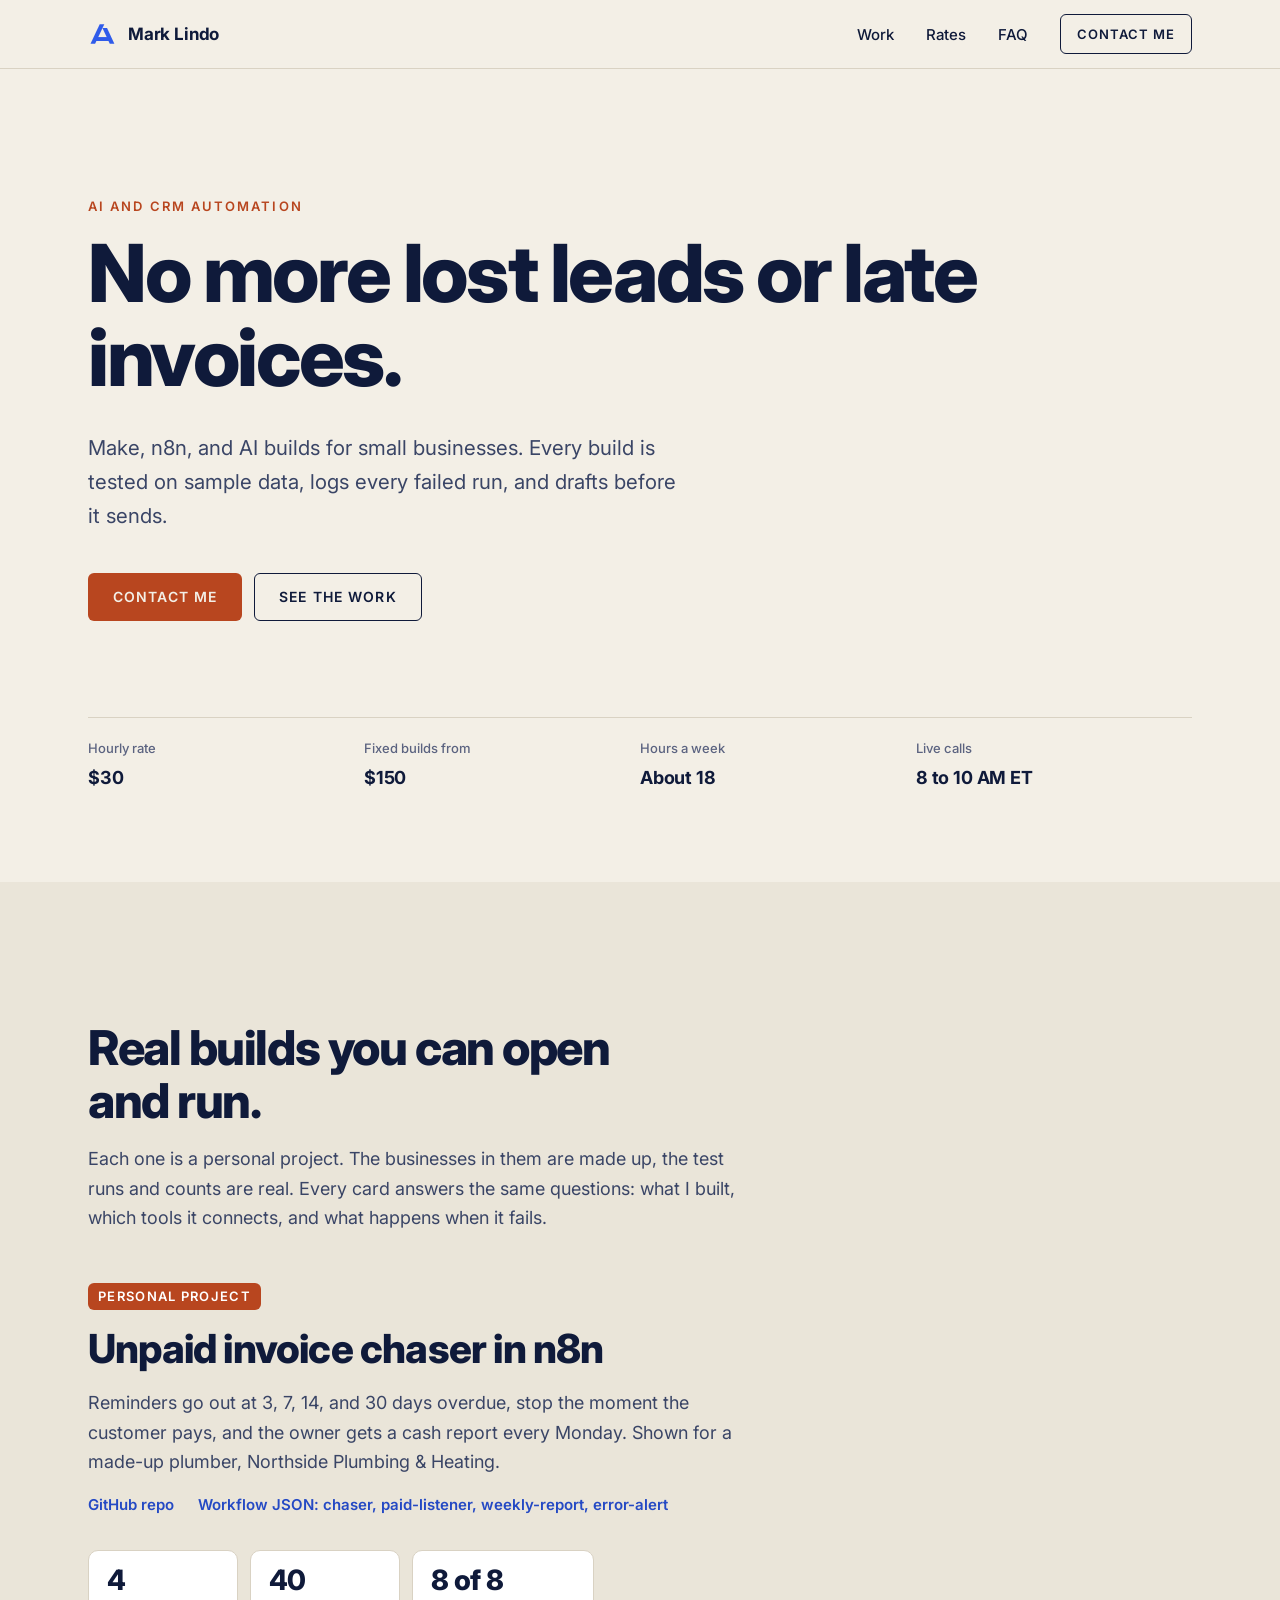
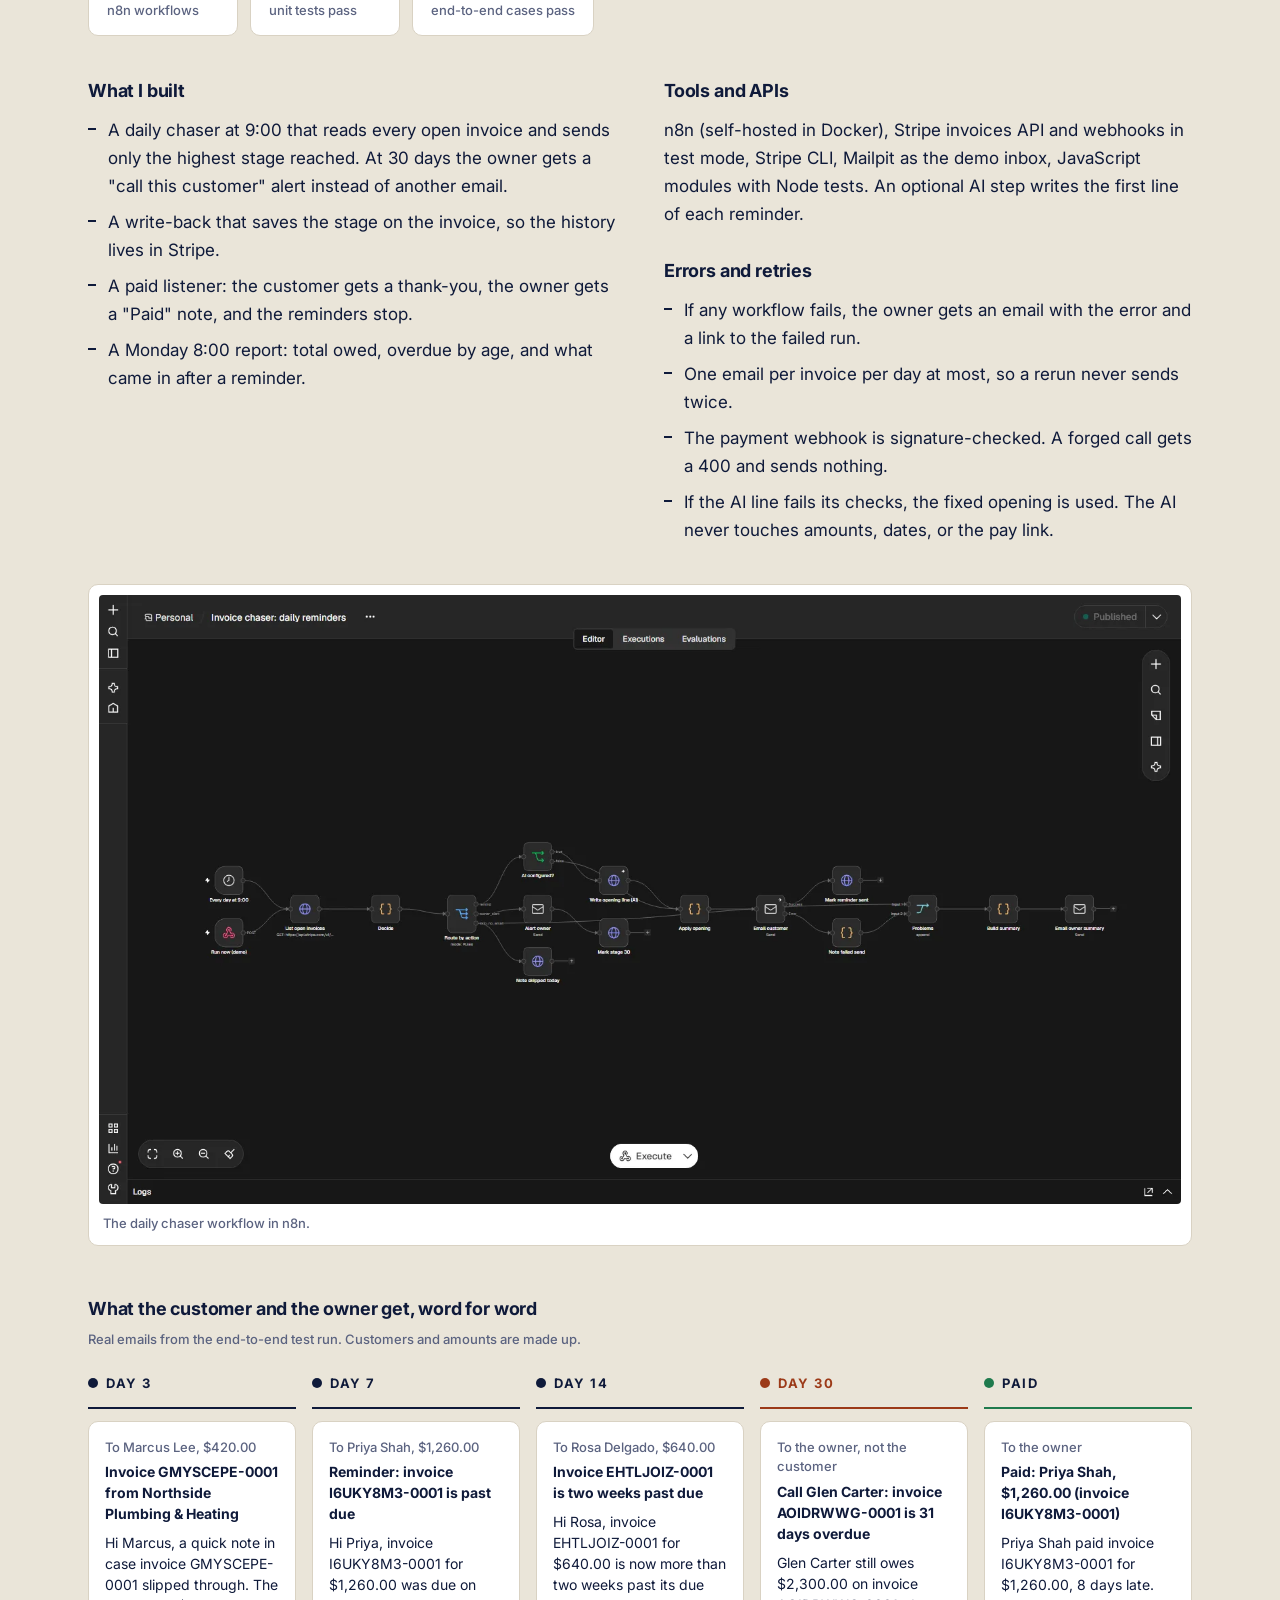
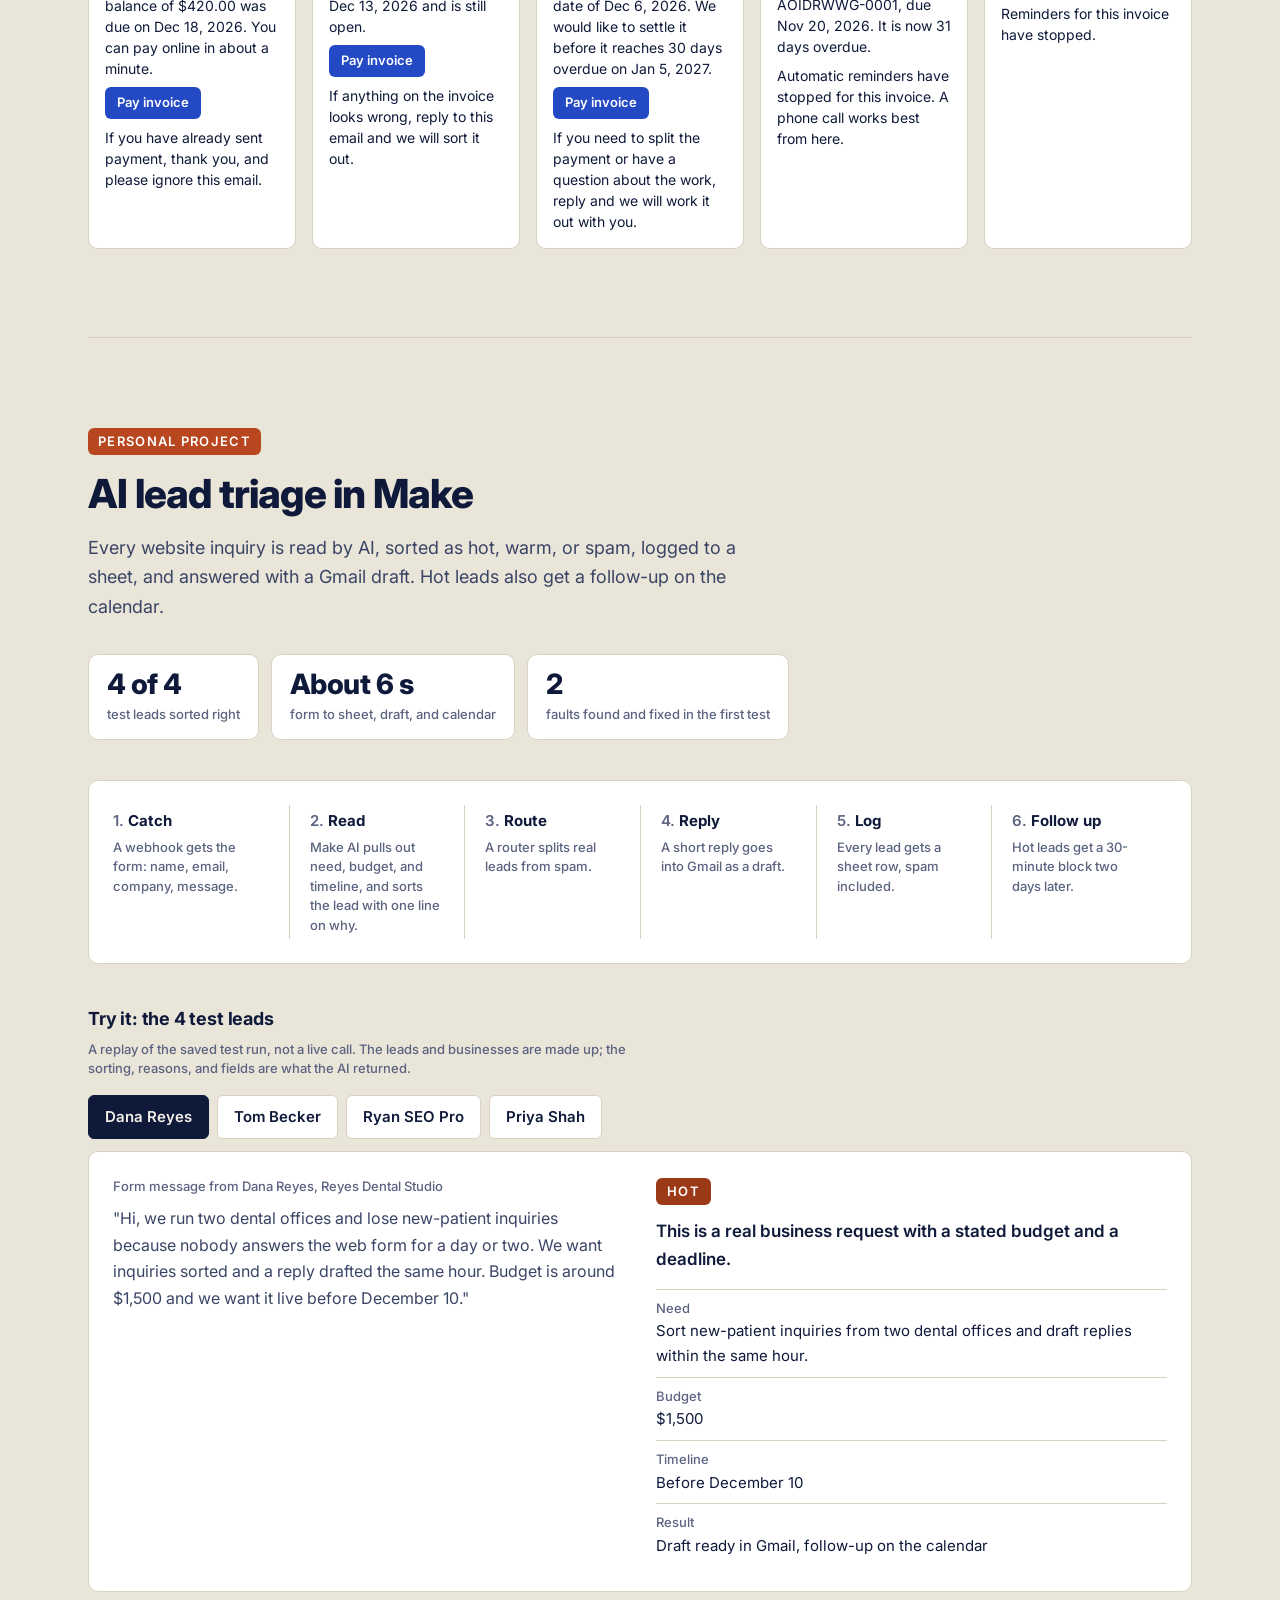
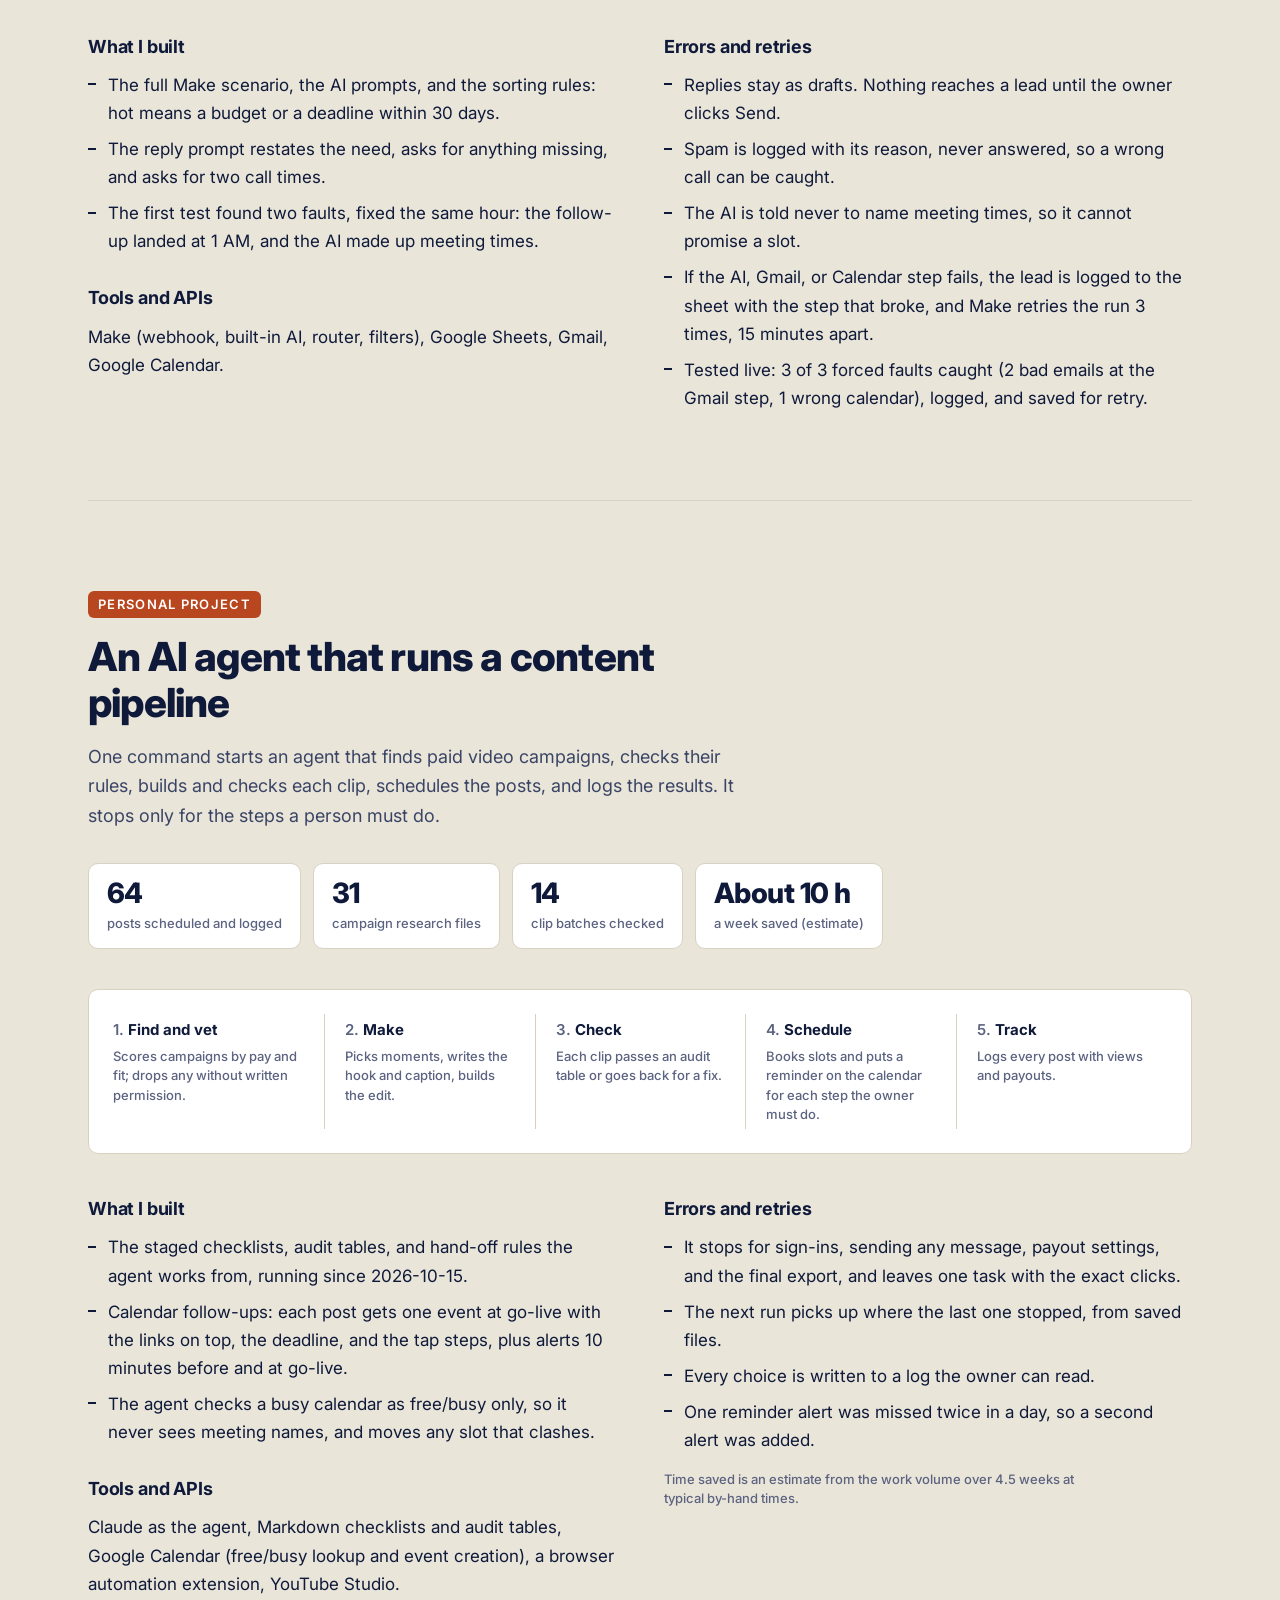
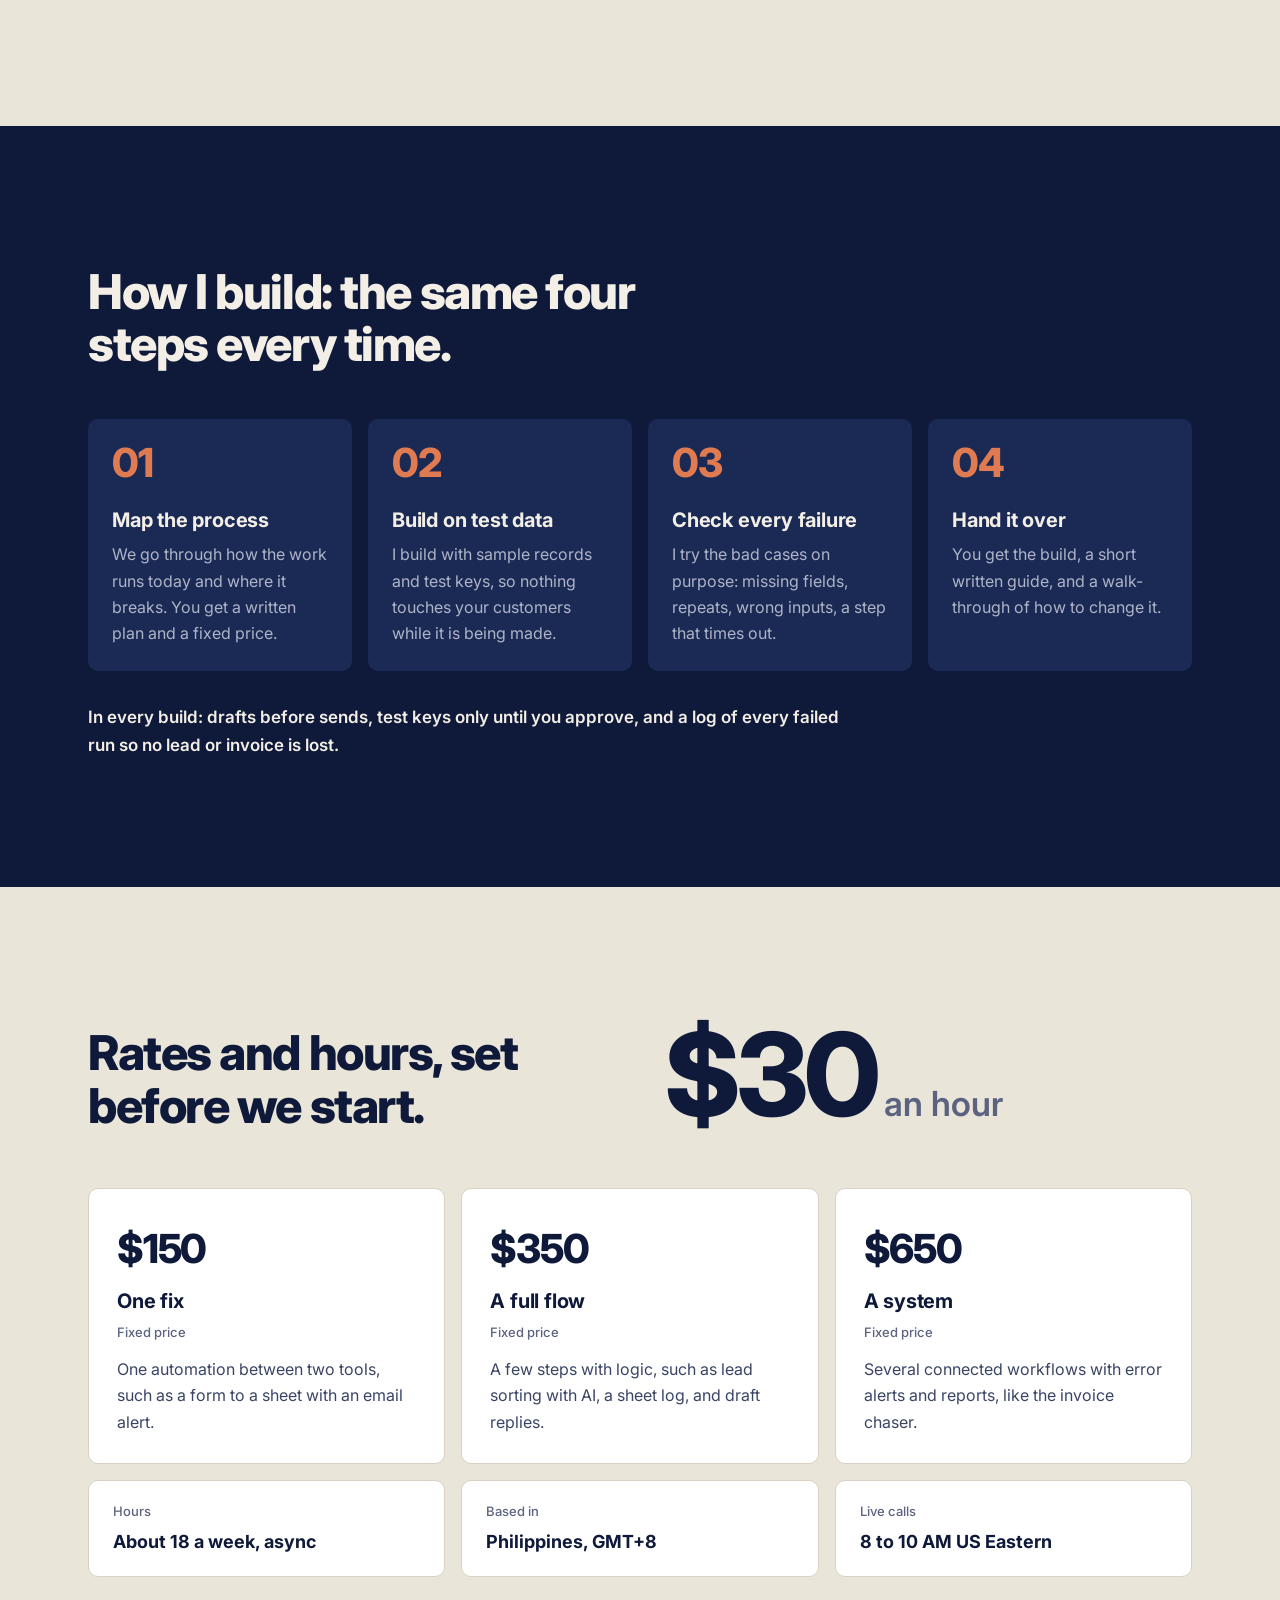
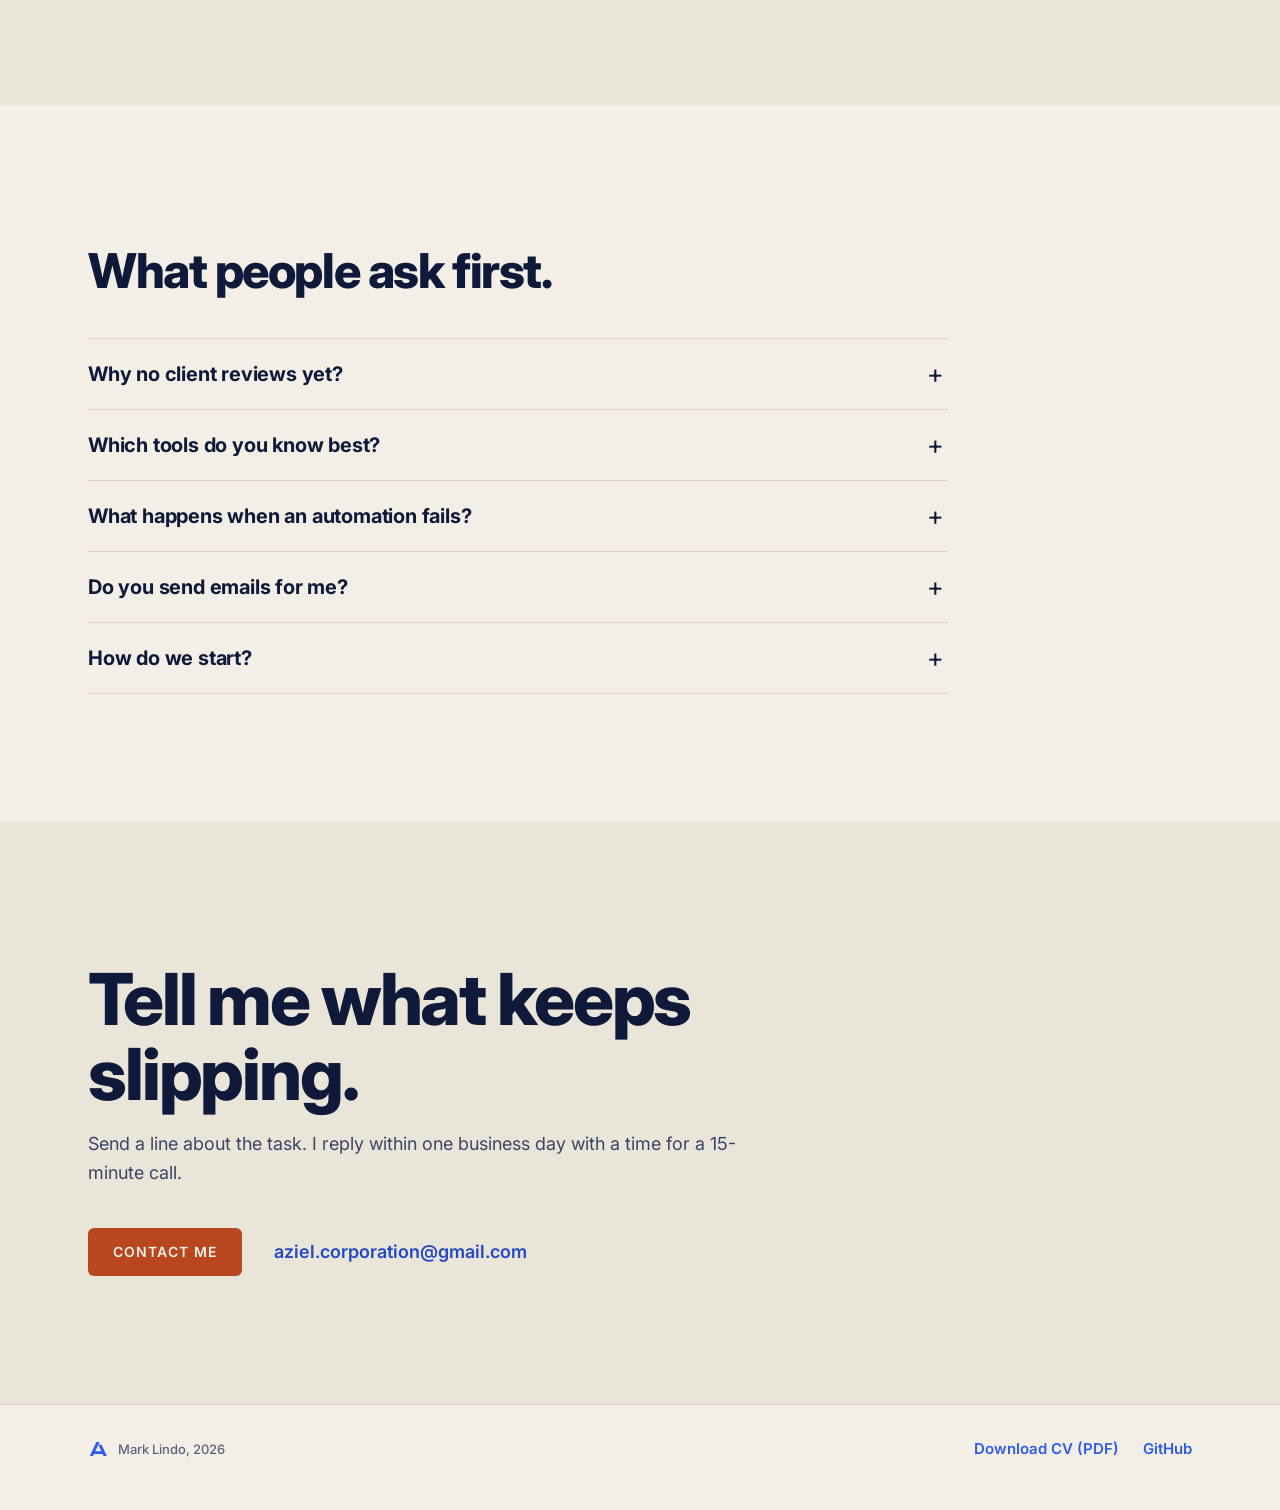
==== commit 56788adb: "Replace the booking buttons with a Contact me link that opens a Gmail draft" ====
--- a/index.html
+++ b/index.html
@@ -34,7 +34,7 @@
         <li><a href="#work">Work</a></li>
         <li><a href="#rates">Rates</a></li>
         <li><a href="#faq">FAQ</a></li>
-        <li><a class="btn btn-second btn-small" href="mailto:aziel.corporation@gmail.com?subject=15-min%20call">Book a 15-min call</a></li>
+        <li><a class="btn btn-second btn-small" href="#contact">Contact me</a></li>
       </ul>
     </nav>
   </div>
@@ -48,7 +48,7 @@
     <h1>No more lost leads or late invoices.</h1>
     <p class="sub">Make, n8n, and AI builds for small businesses. Every build is tested on sample data, logs every failed run, and drafts before it sends.</p>
     <div class="actions">
-      <a class="btn btn-main" href="mailto:aziel.corporation@gmail.com?subject=15-min%20call">Book a 15-min call</a>
+      <a class="btn btn-main" href="https://mail.google.com/mail/?view=cm&amp;fs=1&amp;to=aziel.corporation@gmail.com&amp;su=Automation%20inquiry&amp;body=Hi%20Mark%2C%0A%0AWhat%20I%20want%20to%20automate%3A%20%0ATools%20we%20use%3A%20%0AWhen%20I%20need%20it%3A%20%0A%0AThanks%2C" target="_blank" rel="noopener">Contact me</a>
       <a class="btn btn-second" href="#work">See the work</a>
     </div>
     <dl class="facts">
@@ -390,7 +390,7 @@
     <h2 id="contact-h">Tell me what keeps slipping.</h2>
     <p class="lede">Send a line about the task. I reply within one business day with a time for a 15-minute call.</p>
     <div class="actions">
-      <a class="btn btn-main" href="mailto:aziel.corporation@gmail.com?subject=15-min%20call">Book a 15-min call</a>
+      <a class="btn btn-main" href="https://mail.google.com/mail/?view=cm&amp;fs=1&amp;to=aziel.corporation@gmail.com&amp;su=Automation%20inquiry&amp;body=Hi%20Mark%2C%0A%0AWhat%20I%20want%20to%20automate%3A%20%0ATools%20we%20use%3A%20%0AWhen%20I%20need%20it%3A%20%0A%0AThanks%2C" target="_blank" rel="noopener">Contact me</a>
       <a class="mail" href="mailto:aziel.corporation@gmail.com">aziel.corporation@gmail.com</a>
     </div>
   </div>
